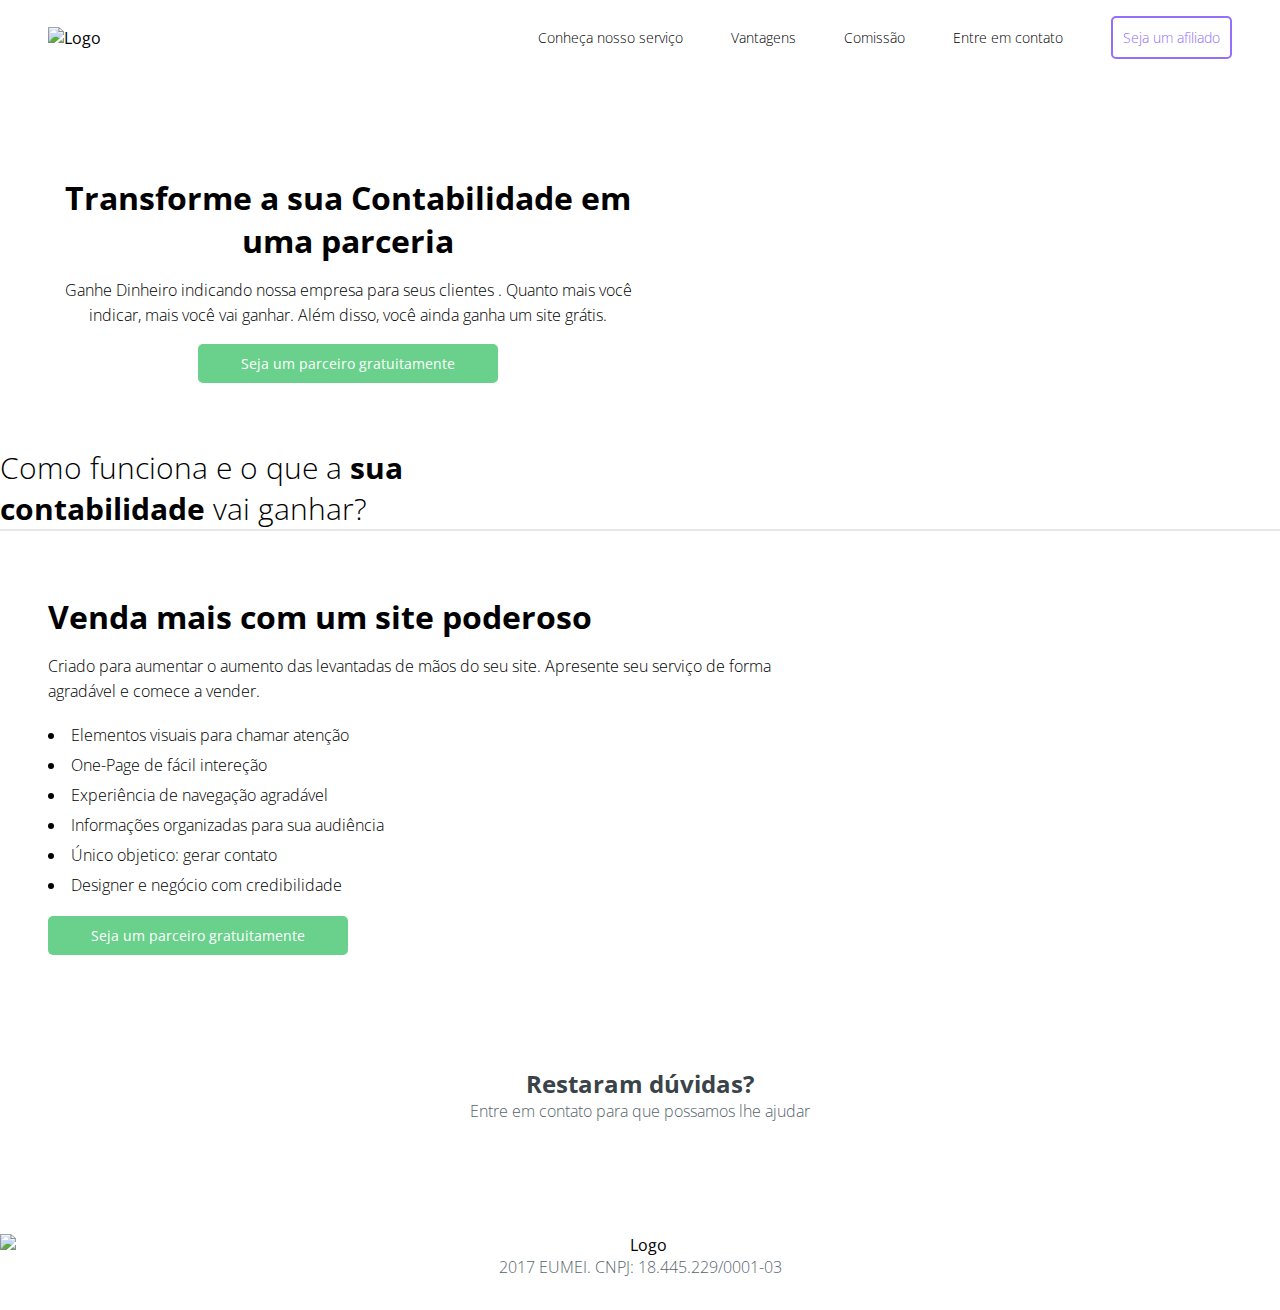
==== afiliado.html @ 5223aa0b "Adiciona introducao afiliado" ====
<!DOCTYPE html>
<html lang="en">
  <head>
    <meta charset="UTF-8" />
    <meta http-equiv="X-UA-Compatible" content="IE=edge" />
    <meta name="viewport" content="width=device-width, initial-scale=1.0" />
    <link rel="preconnect" href="https://fonts.googleapis.com" />
    <link rel="preconnect" href="https://fonts.gstatic.com" crossorigin />
    <link
      href="https://fonts.googleapis.com/css2?family=Open+Sans:wght@300;400;600&display=swap"
      rel="stylesheet"
    />

    <link rel="stylesheet" href="css/home/style.css" />
    <link rel="stylesheet" href="css/afiliado/style.css" />
    <link rel="stylesheet" href="css/global.css" />
    <title>Eumei</title>
  </head>
  <body>
    <header id="header-container">
      <img src="assets/img/eumei-online.png" alt="Logo" />
      <nav id="nav">
        <button id="btn-responsive">
          <span id="hamburger"></span>
        </button>
        <ul id="menu">
          <li><a href="#">Conheça nosso serviço</a></li>
          <li><a href="#">Vantagens</a></li>
          <li><a href="#">Comissão</a></li>
          <li><a href="#">Entre em contato</a></li>
          <li><a href="#" id="btn-nav">Seja um afiliado</a></li>
        </ul>
      </nav>
    </header>

    <section class="partner-container partner-position">
      <div class="partner">
        <div class="partner-description description-position">
          <h1>Transforme a sua <span>Contabilidade</span> em uma parceria</h1>
          <p>
            Ganhe Dinheiro indicando nossa empresa para seus clientes . Quanto
            mais você indicar, mais você vai ganhar. Além disso, você ainda
            ganha um site grátis.
          </p>
          <a href="#" class="btn size-btn">Seja um parceiro gratuitamente</a>
        </div>
        <div class="partner-img">
          <img src="./assets/img/img-banner.png" alt="" />
        </div>
      </div>
    </section>

    <section class="about-accounting-container">
      <h1 class="title">
        Como funciona e o que a <span>sua contabilidade</span> vai ganhar?
      </h1>
    </section>

    <section class="partner-container">
      <div class="partner">
        <div class="partner-description order2">
          <h1>Venda mais com <span>um site poderoso</span></h1>
          <p>
            Criado para aumentar o aumento das levantadas de mãos do seu site.
            Apresente seu serviço de forma agradável e comece a vender.
          </p>
          <ul>
            <li>Elementos visuais para chamar atenção</li>
            <li>One-Page de fácil intereção</li>
            <li>Experiência de navegação agradável</li>
            <li>Informações organizadas para sua audiência</li>
            <li>Único objetico: gerar contato</li>
            <li>Designer e negócio com credibilidade</li>
          </ul>
          <a href="#" class="btn size-btn">Seja um parceiro gratuitamente</a>
        </div>
        <div class="partner-img order1">
          <img src="./assets/img/modelo-img.png" alt="" />
        </div>
      </div>
    </section>

    <footer class="footer-container">
      <div class="contact">
        <div>
          <h2>Restaram dúvidas?</h2>
          <p>Entre em contato para que possamos lhe ajudar</p>
        </div>
        <div>
          <img src="./assets/img/eumei-online.png" alt="Logo" />
          <p>2017 eumei. cnpj: 18.445.229/0001-03</p>
        </div>
      </div>
    </footer>
  </body>
  <script src="js/btn-responsive.js"></script>
</html>
---- css/home/style.css ----
/* Header */

#header-container{
    padding: 1rem calc((100% - 1400px)/2);
    display: flex;
    justify-content: space-between;
    align-items: center;
    
    position: fixed;
    top: 0;
    z-index: 10;
    
    width: 100%;
    background: #fff;
 
}

#header-container img, #header-container nav{
    margin: 0 3rem;
}

#menu{
    display: flex;
    align-items: center;
    gap: 3rem;
}

#menu a{
    display: block;
    font-weight: 300;
    font-size: 0.875em;
}
#menu a:hover{
    color: #A66FF5;
}

#btn-nav{
    border: 2px solid #9270FB;
    color: #9270FB;
    border-radius: 5px;
    padding: 10px; 
}
#btn-nav:hover{
    border: 2px solid #A66FF5;
}
#btn-responsive{
    display: none;
}

/* Header responsivo */

@media(max-width: 768px){
    
    #menu{
        display: block;
        position: absolute;
        position: absolute;
        width: 100%;
        top: 60px;
        right: 0px;
        background: #A66FF5;
        transition: .6s;
        z-index: 10;
        height: 0px;
        visibility: hidden;
        overflow-y: hidden;
    }
    #nav.active #menu{
        height: calc(100vh - 60px);
    
        visibility: visible;
    }
 
    #menu a{
        font-size: 1.10em;
        border: none;
        padding: 1rem 0;
        color: #fff;
        margin: 0 1rem;
        border-bottom: 1px solid #fff; 
    }
    #menu a:hover{
        color: black;
        border-bottom: 2px solid #fff;
    }
    #btn-nav{
        border: none;
        border-radius: 0;
    }
    #btn-responsive{
        display: flex;
        padding: .5rem 1rem;
        font-size: 1rem;
        border:none;
        background: none;
        cursor: pointer;
        
    }
    #hamburger{
        border-top: 2px solid ;
        color: #9270FB;
        width: 20px;
    }
    #hamburger::after, #hamburger::before{
        content: '';
        display: block;
        width: 20px;
        height: 2px;
        background: currentColor;
        margin-top: 5px;
        transition: .3s;
        position: relative;
    }
    #nav.active #hamburger{
        border-top-color: transparent;
    }
    #nav.active #hamburger::before{
        transform: rotate(135deg);
    }
    #nav.active #hamburger::after{
        transform: rotate(-135deg);
        top: -7px;
    }
}

/* Introdução Home */

.introduction-container{
   margin: 7rem 5rem 4rem 5rem;
   display: flex;
   justify-content: center;
   text-align: center;
}

.introduction{
    margin: 0 2rem;
}

.introduction-container div img{

    opacity: 10%;
}
.title{
  
    max-width: 550px;
    font-weight: 300;
    font-size: 1.9em;
}
.title span{   
    font-weight: bold;
}
.introduction p{
    margin: 20px 0;
    max-width: 600px; 
    color: #CED5DB;
}
.btn{
    background: #69D18B;
    display: block;
    border-radius: 5px; 
    padding: 10px;
    color: #fff;
    font-size: 14px;
    text-align: center;
}
.btn-introducao{
    max-width: 300px;
    width: auto;
    margin: 0 auto;
}

@media(max-width: 768px){
    .introduction-container{
        padding-top: 7rem;
    }
    .introduction-container div img{
        display: none;
    }
    .introduction-container{
        margin: 1rem;
        
     }
}

/* Seção video */

.video-container{
    padding: 0 calc((100% - 768px) /2);
    position: relative;
}
.video-container::after{
    background: #9270FB;
    content:'';
    position:absolute;
    top:20%;
    bottom:0;
    left:0;
    right:0;
    z-index: -1;
}
.video{
    position: relative;
    padding-bottom: 56.25%; 
    height: 0;
}
.video iframe{
  position: absolute;
  top: 0;
  left: 0;
  width: 100%;
  height: 100%;
  padding: 1rem 1rem 4rem 1rem;
} 

/* Serviços */

.services-container{
    padding-left: calc((100% - 1400px) /2);
    background: #9270FB;
}
.services-container h2  {
    text-align: center;
    font-weight: 300;
    font-size: 1.5em;
    color: #fff;
}
.services-item {
    padding: calc(3rem - 0.5rem) ;
    display: flex;
    flex-wrap: wrap;
    justify-content: space-between;
}
.services-item  ul{
    flex: 1 1 150px;
}
.services-item  li{
    display: flex;
}
.services-item  li::before{
    content: "";
    margin-right: 1rem;
    display: inline-block;
    width: 16px;
    height: 23px;   
    background: url("../../assets/img/eumei-list-style.png") no-repeat center;
}

.services-item  ul li{
    margin: 1rem 0.5rem;
    font-weight: 300;
    font-size: 0.875em;
    color: #fff;
    white-space: nowrap;
}

.size-btn{
    max-width: 300px;
}

@media(max-width: 1171px){
    .services-item ul {
        border: 1px solid #fff;
        flex: 1;
        margin: 1rem;
    }
}
@media(max-width: 768px){
    .services-item {
        padding: 3rem 0;
        flex-direction: column;
    }
    .services-item ul {
        border: 1px solid #fff;
        width: 250px;
        margin: 1rem auto;
    }
    .services-item ul li{
        padding: 10px;
        white-space: normal;
        font-size: 1.10em;
    }
}

/* Como Funciona */

.how-work-container{
    padding: 4rem calc((100% - 960px) /2);
    
}

.how-work-container h2{
    color: #394349;
    text-align: center;
    margin-bottom: 2rem;
    
}

.how-work {
    display: flex;
    justify-content: space-between;
    margin: 0 3rem;
}
.how-work img{
    max-width: 50px;
    height: 57px;
}

.how-work div{
    flex: 1 1 150px;
    display: flex;
}
.how-work div p{
    color: #57646D;
    font-weight: 300;
    font-size: 0.875em;
    margin-left: 1rem;
}
.how-work div span{
    font-weight: bold;
}

@media(max-width: 768px){
    .how-work{
        flex-direction: column;
        margin: 0;
    }
    .how-work div{
        flex: none;
        max-width: 80%;
        margin: 1rem auto;
    }
    .how-work div p{
        font-size: 1.10em;
    }

}

/* Seção Seja um parceiro de venda com um site poderoso*/

.partner-container{

    border-top: 2px solid #E7E7E7;
    padding: 4rem calc((100% - 1400px) /2);
   
}
.partner{
    margin: 0 3rem;
    display: flex;
    justify-content: space-between;
    align-items: center;
    flex-wrap: wrap;
}
.partner-description {
    flex: 2;
}
.partner-img{
    flex: 1;
}
.title{
    font-weight: 300;

}
.title span{
    font-weight: bold;
}
.partner-description p{
    margin: 1rem 0;
    font-weight: 300;
    line-height: 25px;
}
.partner-description li{
    line-height: 30px;
}
.partner-description ul{
    margin-bottom: 1rem;
}
.partner-description li{
    list-style: disc;
    list-style-position: inside;
    font-weight: 300;
}

@media(max-width: 768px){
    .partner{
        flex-direction: column;
        margin: 0 auto;
    }
    .partner-description {
        width: 70%;
        margin: 4rem auto;
    }
    .order1{
        order: 1;
    }
    .order2{
        order: 2;
    }
    .partner-img{
        width: 70%;
    }

}

/* Seção Seja um parceiro e ganhe dinheiro*/

.position-description{
    margin-left: 3rem;
}
@media(max-width: 768px){
    .position-description{
        margin-left: auto;
    }
}

/* Seção de planos */

.plans-container{
    padding: 4rem calc((100% - 1400px) /2);
    background: #9270FB;
    position: relative
}
.plans-container h1{
    color: #fff;
    text-align: center;
    font-weight: 300;
    font-size: 1.15em;
    margin-bottom: 3rem;
}

.plans{
    margin: 0 calc(3rem - 10px);
    display: flex;
    flex-wrap: wrap;
}

.plans-item{
    flex: 1;
    padding: 0 10px;
}

.plans-card{
    display: flex;
    flex-direction: column;
    background: #fff;
    padding: 20px;
    margin: 1rem 0;
    max-height: 300px;
}
.plans-card h2{
    font-size: 1em;
}
.title-include{
    font-size: 0.875em;
    margin-bottom: 1rem;
    color: #fff;
}

.plans-card span{
    display: block;
    margin: 1rem 0;
    font-size: 1.5em;
    font-weight: bold;
    color: #9270FB;
}

.plans-card p{
    margin-bottom: 3rem;
    font-size: 0.75em;
    font-weight: 300;
    display: block;
    max-height: 40px;
}
.btn-upper{

    text-transform: uppercase;
}

.plans-item li{
    display: flex;
    align-items: center;
    font-size: 0.75em;
    line-height: 25px;
    color: #fff;

 

}
.plans-item li::before{
    content: "";
    margin-right: 1rem;
    width: 16px;
    height: 16px;
    background: url("../../assets/img/check.png") no-repeat center;

}

/* .button{
    display: none;
} */

@media(max-width: 768px){
    .plans{
        flex-direction: column;
    }
    /* }
    .button{
        display: block;
    }
    .list-items {  
        
        position: absolute;
    
        width: 100%;
        height: 300px;
  
    } 
    
    .dropdown .list-items li{  
        display: none;
    }  
    .dropdown.active .list-items li{  
        display: flex;

    }  
    .dropdown.active{  
        height: 280px;
    }  */
}  

/* Footer Garantia de satisfação */

.footer-container{
    padding: 0 calc((100% - 1400px)/2);
}
.warranty{
    position: relative;
    margin-left: 2rem;
    margin-right: 2rem;
    top: -30px;
    display: flex;
    align-items: center;
  
    max-height: 60px;
    background: #6E55C3;
    border-radius: 5px;
}
.warranty div{
    margin-left: 1rem;
    max-width:200px;
    max-height:150px;
    width: auto;
    height: auto;
}
.warranty p{
    
    margin-left: 4rem;
    color: #fff;
    font-weight: 300;
    font-size: 0.875em;
}

/* Footer */

.contact{
    text-align: center;
}
.contact img{
    margin: 0 auto;
}
.contact div:first-child{
    margin: 3rem 0 7rem 0;
}
.contact h2{
    font-size: 1.5em;
    color: #394349;
}
.contact div p{
    color: #57646D;
    font-weight: 300;
    
}
.contact div:last-child p{
    text-transform: uppercase;
}
.contact div:last-child{
    margin-bottom: 2rem;
}

@media(max-width: 768px){
    .warranty{
        max-height: 80px;
        
    }
    .warranty p{
        padding: 30px 20px;
        margin-left: 0;
      }
    .warranty div{
      display: none;
    }
}
---- css/afiliado/style.css ----
/* Introdução */
.partner-position{
    margin-top: 7rem;
    border: none;
}
.description-position{
    text-align: center;
    margin-right: 2rem;
    max-width: 600px;
}
.description-position a{
    margin: 0 auto;
}

@media(max-width: 768px){
    .partner-position{
        padding: 0;
    }
    .description-position{
        margin: 0 0 2rem 0;
    }
}

/* Sobre contabilidade */
---- css/global.css ----
*{
    padding: 0;
    margin: 0;
    box-sizing: border-box;
}
body{
    font-family: 'Open Sans', Arial, Helvetica, sans-serif;
}

img{
    display: block;
    max-width: 100%;
    
}

@media (max-width: 1080px){
    html {
      font-size: 93.75%;
    }
}
  
@media (max-width: 720px){
    html {
        font-size: 87.5%;
    }
}

a{
    text-decoration: none;
    color: black;
 
}
ul{
    list-style: none;
}
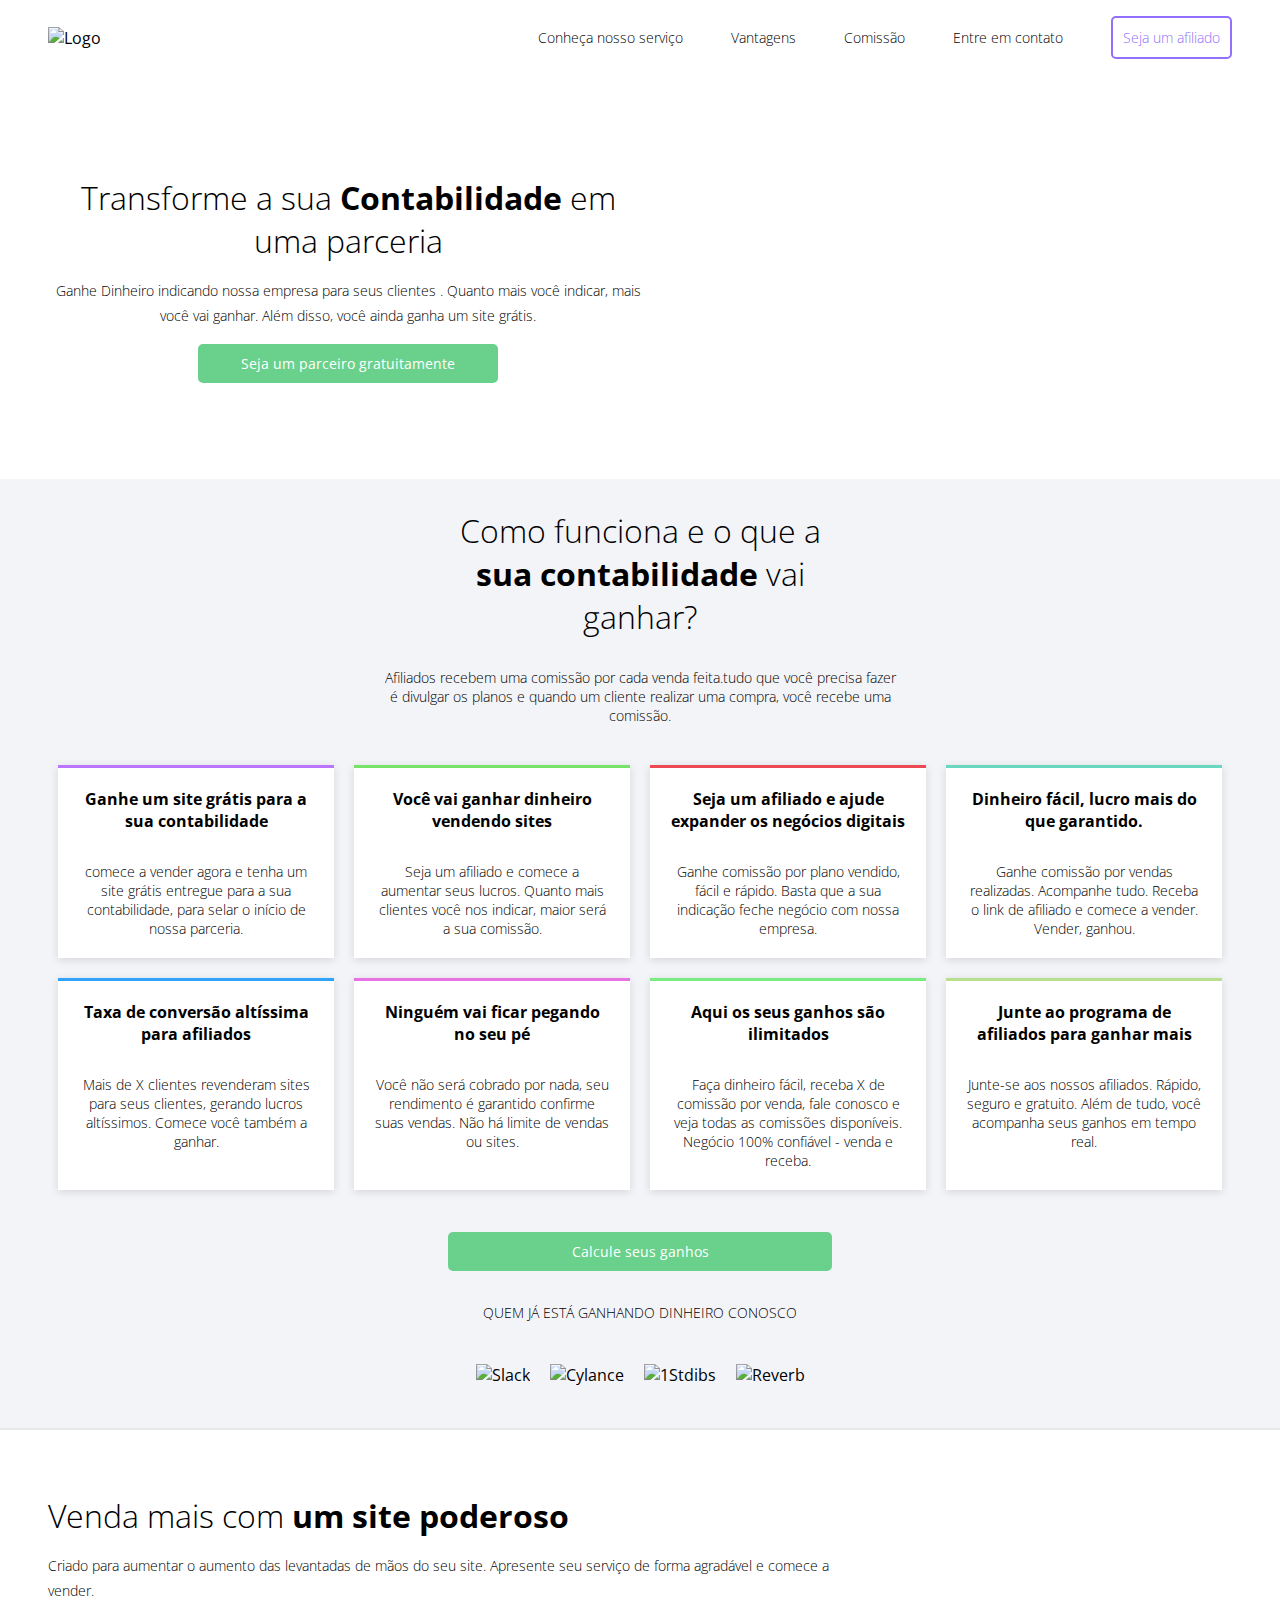
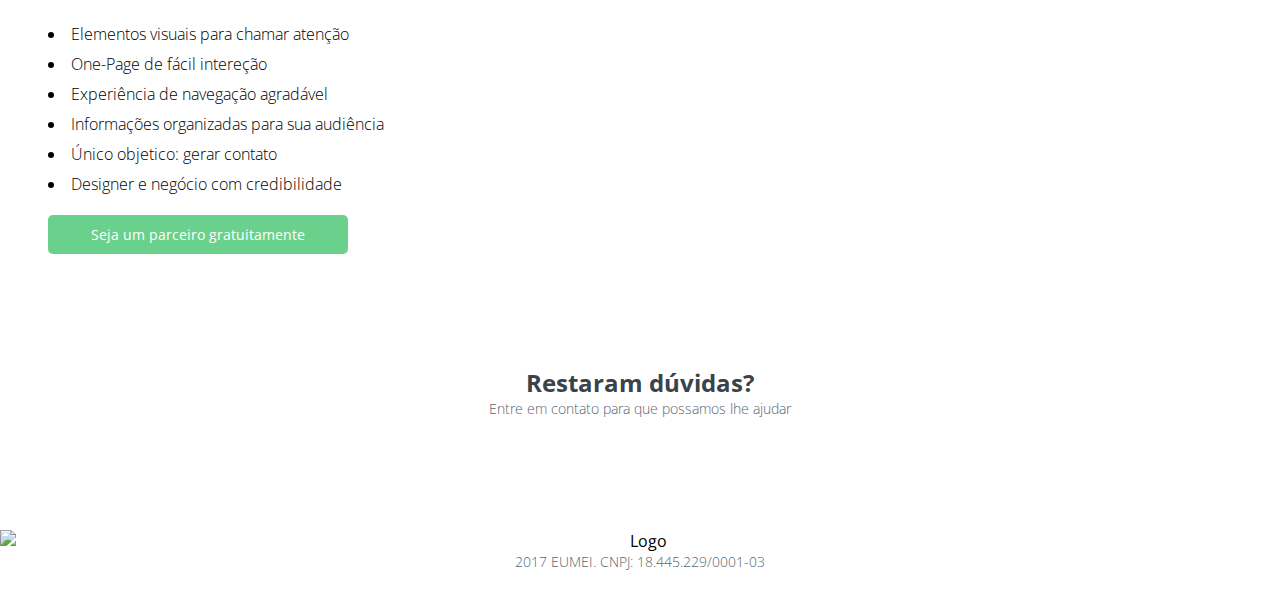
==== commit 567881a4: "Adiciona secao de contabilidade" ====
--- a/afiliado.html
+++ b/afiliado.html
@@ -50,10 +50,97 @@
       </div>
     </section>
 
-    <section class="about-accounting-container">
-      <h1 class="title">
+    <section class="accounting">
+      <h1>
         Como funciona e o que a <span>sua contabilidade</span> vai ganhar?
       </h1>
+      <p>
+        Afiliados recebem uma comissão por cada venda feita.tudo que você
+        precisa fazer é divulgar os planos e quando um cliente realizar uma
+        compra, você recebe uma comissão.
+      </p>
+      <div class="cards-accounting">
+        <div class="cards">
+          <div class="card-item color1">
+            <h2>Ganhe um site grátis para a sua contabilidade</h2>
+            <p>
+              comece a vender agora e tenha um site grátis entregue para a sua
+              contabilidade, para selar o início de nossa parceria.
+            </p>
+          </div>
+          <div class="card-item color2">
+            <h2>Você vai ganhar dinheiro vendendo sites</h2>
+            <p>
+              Seja um afiliado e comece a aumentar seus lucros. Quanto mais
+              clientes você nos indicar, maior será a sua comissão.
+            </p>
+          </div>
+          <div class="card-item color3">
+            <h2>Seja um afiliado e ajude expander os negócios digitais</h2>
+            <p>
+              Ganhe comissão por plano vendido, fácil e rápido. Basta que a sua
+              indicação feche negócio com nossa empresa.
+            </p>
+          </div>
+          <div class="card-item color4">
+            <h2>Dinheiro fácil, lucro mais do que garantido.</h2>
+            <p>
+              Ganhe comissão por vendas realizadas. Acompanhe tudo. Receba o
+              link de afiliado e comece a vender. Vender, ganhou.
+            </p>
+          </div>
+        </div>
+        <div class="cards">
+          <div class="card-item color5">
+            <h2>Taxa de conversão altíssima para afiliados</h2>
+            <p>
+              Mais de X clientes revenderam sites para seus clientes, gerando
+              lucros altíssimos. Comece você também a ganhar.
+            </p>
+          </div>
+          <div class="card-item color6">
+            <h2>Ninguém vai ficar pegando no seu pé</h2>
+            <p>
+              Você não será cobrado por nada, seu rendimento é garantido
+              confirme suas vendas. Não há limite de vendas ou sites.
+            </p>
+          </div>
+          <div class="card-item color7">
+            <h2>Aqui os seus ganhos são ilimitados</h2>
+            <p>
+              Faça dinheiro fácil, receba X de comissão por venda, fale conosco
+              e veja todas as comissões disponíveis. Negócio 100% confiável -
+              venda e receba.
+            </p>
+          </div>
+          <div class="card-item color8">
+            <h2>Junte ao programa de afiliados para ganhar mais</h2>
+            <p>
+              Junte-se aos nossos afiliados. Rápido, seguro e gratuito. Além de
+              tudo, você acompanha seus ganhos em tempo real.
+            </p>
+          </div>
+        </div>
+      </div>
+
+      <a href="#" class="btn">Calcule seus ganhos</a>
+      <div class="partners">
+        <p>Quem já está ganhando dinheiro conosco</p>
+        <div>
+          <div>
+            <img src="./assets/img/slack-logo.png" alt="Slack" />
+          </div>
+          <div>
+            <img src="./assets/img/cylance-logo.png" alt="Cylance" />
+          </div>
+          <div>
+            <img src="./assets/img/1stdibs-logo.png" alt="1Stdibs" />
+          </div>
+          <div>
+            <img src="./assets/img/reverb-logo.png" alt="Reverb" />
+          </div>
+        </div>
+      </div>
     </section>
 
     <section class="partner-container">
--- a/css/afiliado/style.css
+++ b/css/afiliado/style.css
@@ -2,6 +2,7 @@
 /* Introdução */
 .partner-position{
     margin-top: 7rem;
+    margin-bottom: 2rem;
     border: none;
 }
 .description-position{
@@ -24,3 +25,118 @@
 
 /* Sobre contabilidade */
 
+.accounting{
+    background: #F3F4F8;
+    
+}
+.accounting h1{
+    text-align: center;
+    margin-top: 1rem;
+    margin: 0 auto;
+    padding: 30px 0;
+    max-width: 30%;
+
+}
+.accounting > p{
+    text-align: center;
+    margin: 0 auto;
+    padding-bottom: 30px;
+    max-width: 40%;
+}
+.cards-accounting{
+    margin: 0 3rem;
+    padding: 0 calc((100% - 1400px) /2);
+}
+.cards{
+    display: flex;
+    flex-wrap: wrap;
+}
+.card-item{
+    flex: 1 1 200px;
+    margin: 10px; 
+    padding: 20px;
+    background: #fff;
+    box-shadow: rgba(99, 99, 99, 0.2) 0px 2px 8px 0px;
+}
+.card-item h2{
+    font-size: 1em;
+    text-align: center;
+}
+.card-item p{
+    font-size: 0.875em;
+    padding-top: 30px;
+    text-align: center;
+}
+.color1{
+    border-top: 3px solid #B975FE;
+}
+.color2{
+    border-top: 3px solid #76E368;
+}
+.color3{
+    border-top: 3px solid #eb4954;
+}
+.color4{
+    border-top: 3px solid #67D8BF;
+}
+.color5{
+    border-top: 3px solid #30A3FB;
+}
+.color6{
+    border-top: 3px solid #E872E4;
+}
+.color7{
+    border-top: 3px solid #79EB81;
+}
+.color8{
+    border-top: 3px solid #B8DF8E;
+}
+
+.accounting a{
+    max-width: 30%;
+    margin: 2rem auto;
+}
+
+.partners p{
+    text-align: center;
+    text-transform: uppercase;
+}
+
+.partners div{
+    padding: 1rem 0;
+    display: flex;
+    align-items: center;
+    justify-content: center;
+}
+.partners img{
+    padding: 10px;
+}
+
+@media(max-width: 1024px){
+    .accounting h1{
+        max-width: 100%;
+    }
+    .accounting > p{
+        max-width: 100%;
+        margin: 0 3rem;
+    }
+    .partners img{
+        padding: 10px;
+    }
+    
+}
+@media(max-width: 600px){
+    .accounting a{
+        max-width: 100%;
+        margin-left: 4rem;
+        margin-right: 4rem;
+    }
+    .accounting h1{
+        margin: 0 3rem;
+    }
+}
+@media(max-width: 400px){
+    .partners div{
+        flex-direction: column;
+    }
+}--- a/css/global.css
+++ b/css/global.css
@@ -12,7 +12,16 @@
     max-width: 100%;
     
 }
-
+p{
+    font-weight: 300;
+    font-size: 0.875rem;
+}
+h1{
+    font-weight: 300;
+}
+h1 span{
+    font-weight: bold;
+}
 @media (max-width: 1080px){
     html {
       font-size: 93.75%;
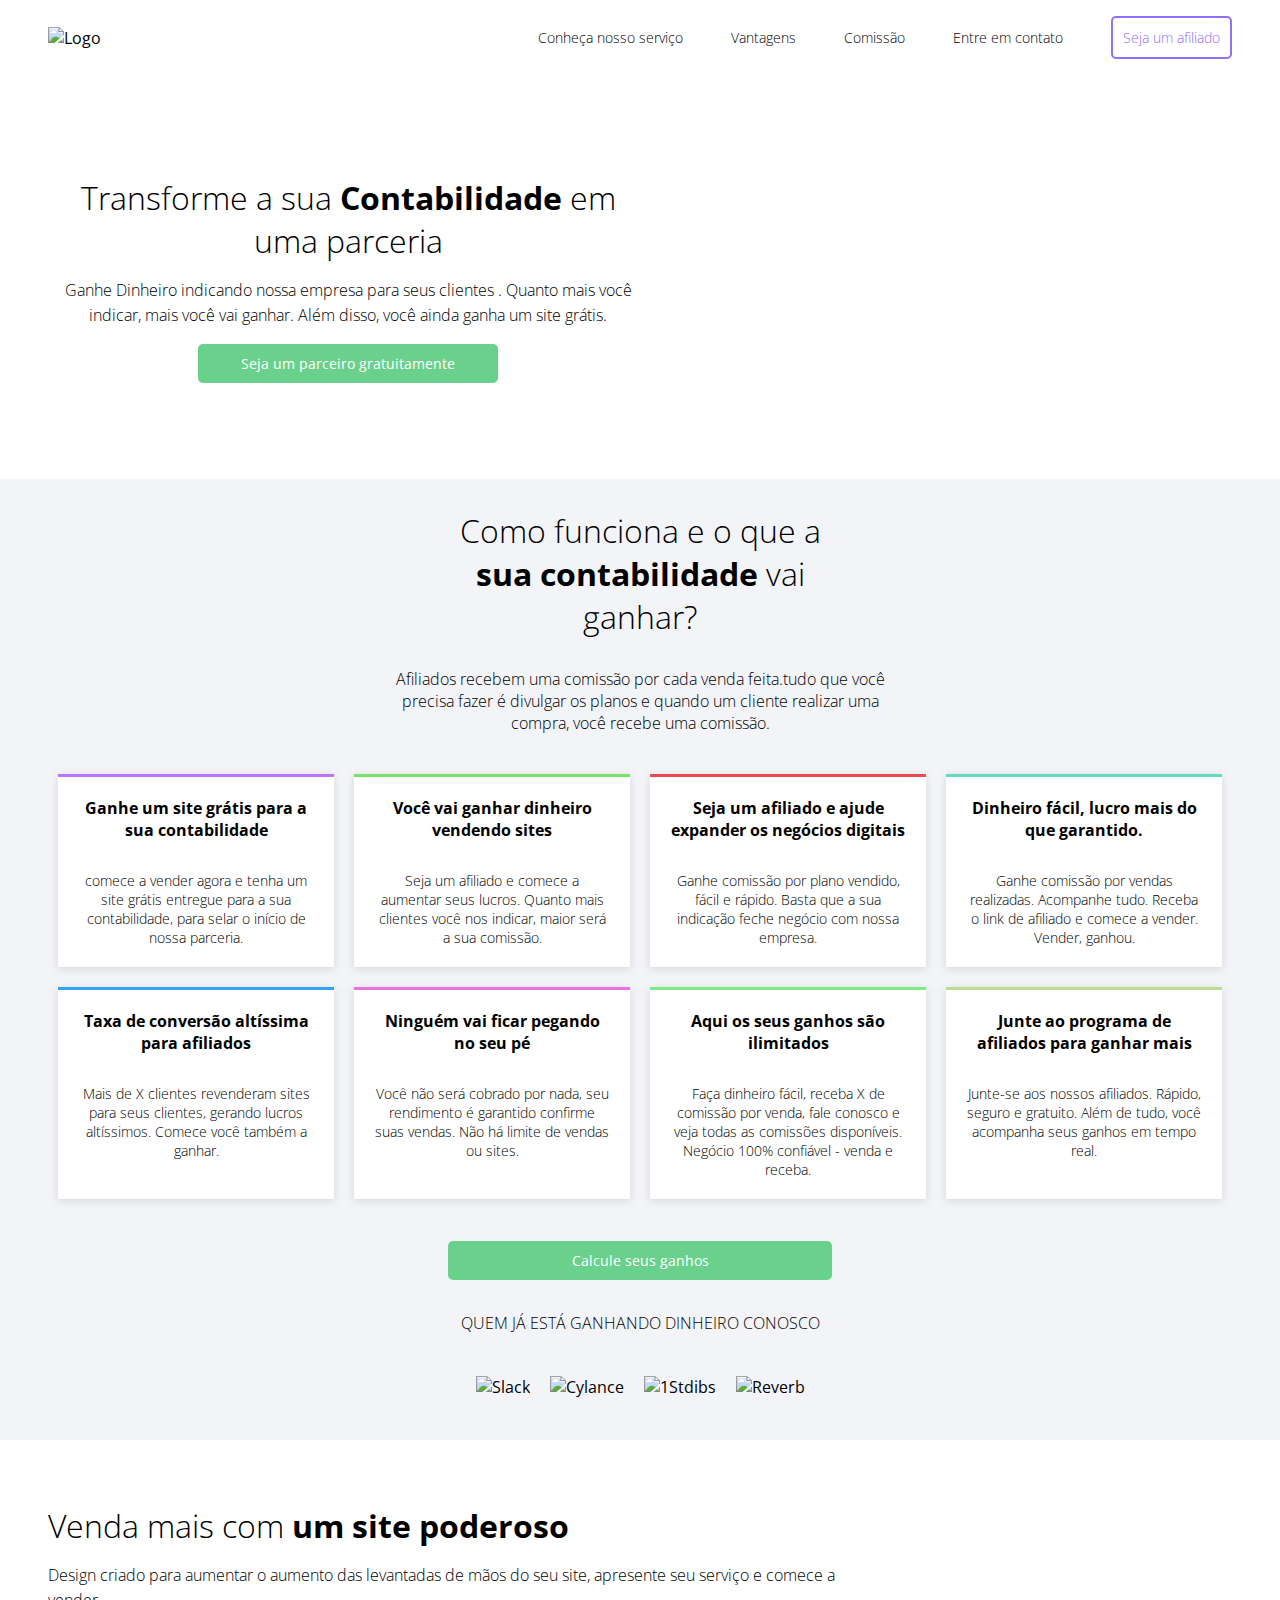
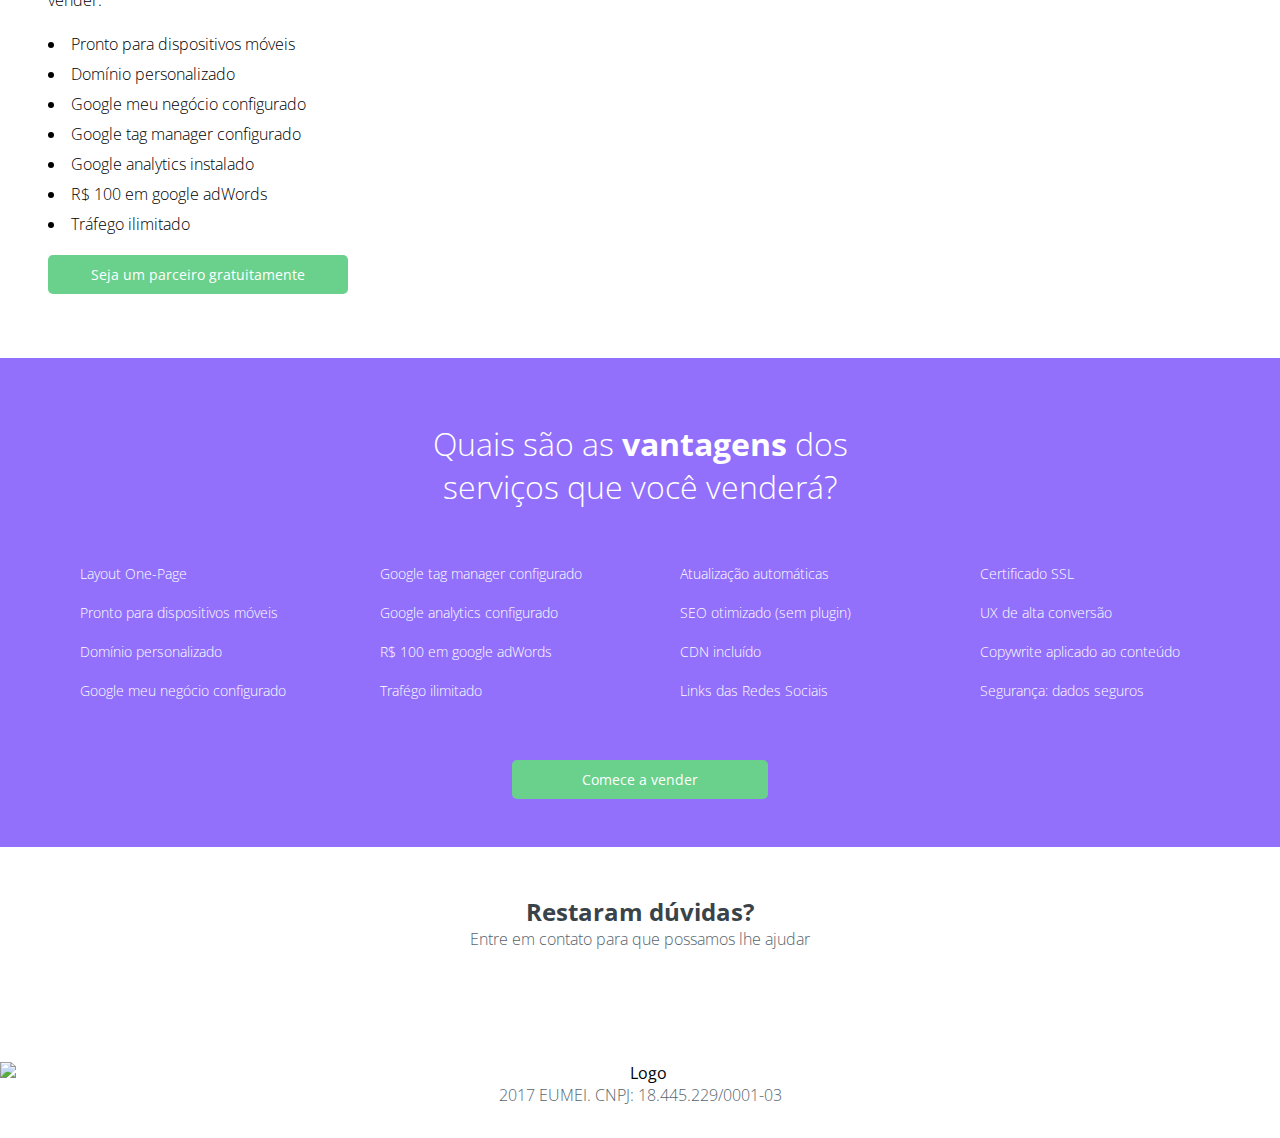
==== commit 4e5a3fa6: "Adiciona secao de vendas e servicos" ====
--- a/afiliado.html
+++ b/afiliado.html
@@ -143,21 +143,22 @@
       </div>
     </section>
 
-    <section class="partner-container">
+    <section class="partner-container border-partner">
       <div class="partner">
         <div class="partner-description order2">
           <h1>Venda mais com <span>um site poderoso</span></h1>
           <p>
-            Criado para aumentar o aumento das levantadas de mãos do seu site.
-            Apresente seu serviço de forma agradável e comece a vender.
+            Design criado para aumentar o aumento das levantadas de mãos do seu
+            site, apresente seu serviço e comece a vender.
           </p>
           <ul>
-            <li>Elementos visuais para chamar atenção</li>
-            <li>One-Page de fácil intereção</li>
-            <li>Experiência de navegação agradável</li>
-            <li>Informações organizadas para sua audiência</li>
-            <li>Único objetico: gerar contato</li>
-            <li>Designer e negócio com credibilidade</li>
+            <li>Pronto para dispositivos móveis</li>
+            <li>Domínio personalizado</li>
+            <li>Google meu negócio configurado</li>
+            <li>Google tag manager configurado</li>
+            <li>Google analytics instalado</li>
+            <li>R$ 100 em google adWords</li>
+            <li>Tráfego ilimitado</li>
           </ul>
           <a href="#" class="btn size-btn">Seja um parceiro gratuitamente</a>
         </div>
@@ -166,6 +167,44 @@
         </div>
       </div>
     </section>
+
+    <section class="services-container position-services">
+      <h1>
+        Quais são as <span>vantagens</span> dos serviços que você venderá?
+      </h1>
+
+      <div class="services-item">
+        <ul>
+          <li>Layout One-Page</li>
+          <li>Pronto para dispositivos móveis</li>
+          <li>Domínio personalizado</li>
+          <li>Google meu negócio configurado</li>
+        </ul>
+        <ul>
+          <li>Google tag manager configurado</li>
+          <li>Google analytics configurado</li>
+          <li>R$ 100 em google adWords</li>
+          <li>Trafégo ilimitado</li>
+        </ul>
+        <ul>
+          <li>Atualização automáticas</li>
+          <li>SEO otimizado (sem plugin)</li>
+          <li>CDN incluído</li>
+          <li>Links das Redes Sociais</li>
+        </ul>
+        <ul>
+          <li>Certificado SSL</li>
+          <li>UX de alta conversão</li>
+          <li>Copywrite aplicado ao conteúdo</li>
+          <li>Segurança: dados seguros</li>
+        </ul>
+      </div>
+      <div class="btn-services">
+        <a href="#" class="btn">Comece a vender</a>
+      </div>
+    </section>
+
+    <section></section>
 
     <footer class="footer-container">
       <div class="contact">
--- a/css/afiliado/style.css
+++ b/css/afiliado/style.css
@@ -139,4 +139,38 @@
     .partners div{
         flex-direction: column;
     }
+}
+
+/* Venda mais com um site poderoso */
+
+.border-partner{
+    border: none;
+}
+
+/* Vantagens do serviço */
+
+.position-services h1{
+    text-align: center;
+    margin: 0 auto;
+    padding-top: 4rem;
+    color: #fff;
+    max-width: 40%;
+    
+}
+.btn-services{
+    max-width: 20%;
+    margin: 0 auto;
+    padding-bottom: 3rem;
+}
+
+@media(max-width: 768px){
+    .position-services h1{
+        margin: 0 3rem;
+        max-width: 100%;
+    }
+    .btn-services{
+        margin: 0 auto;
+        max-width: 60%;
+    }
+    
 }--- a/css/global.css
+++ b/css/global.css
@@ -14,7 +14,6 @@
 }
 p{
     font-weight: 300;
-    font-size: 0.875rem;
 }
 h1{
     font-weight: 300;
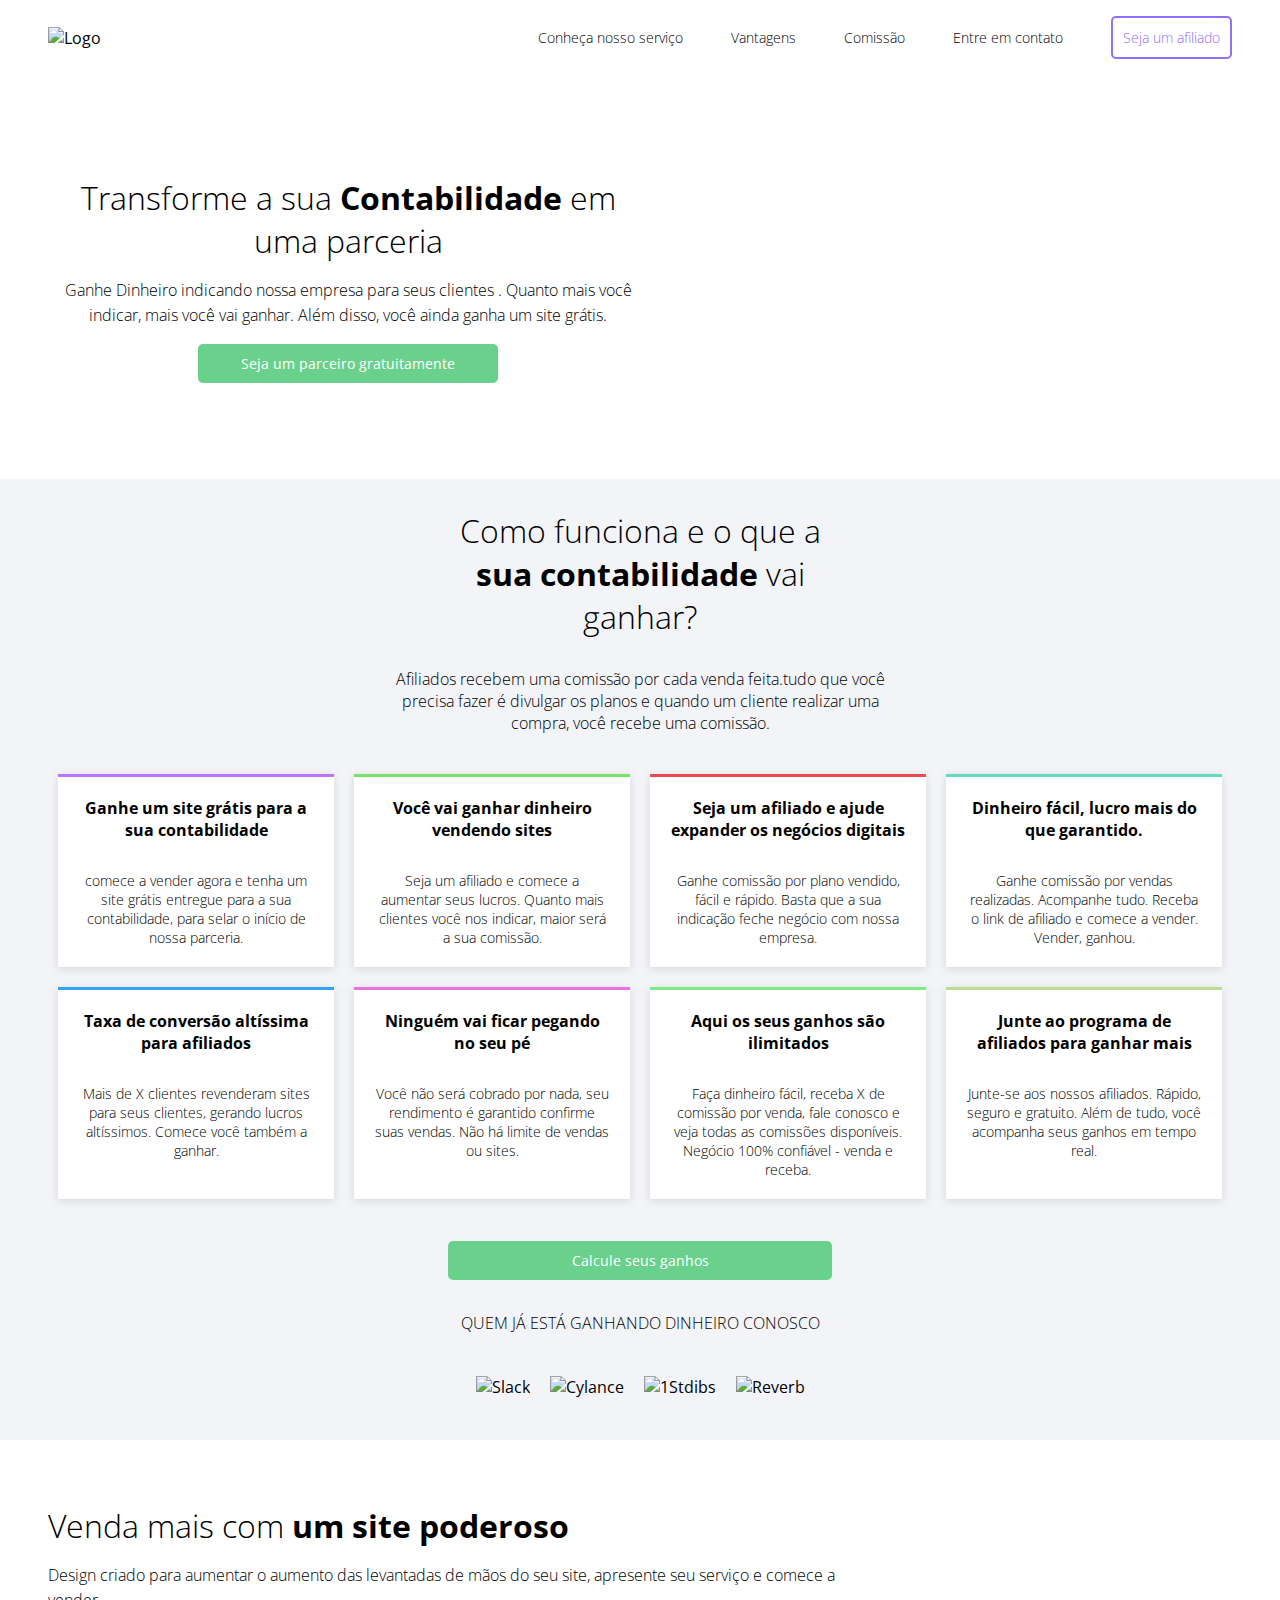
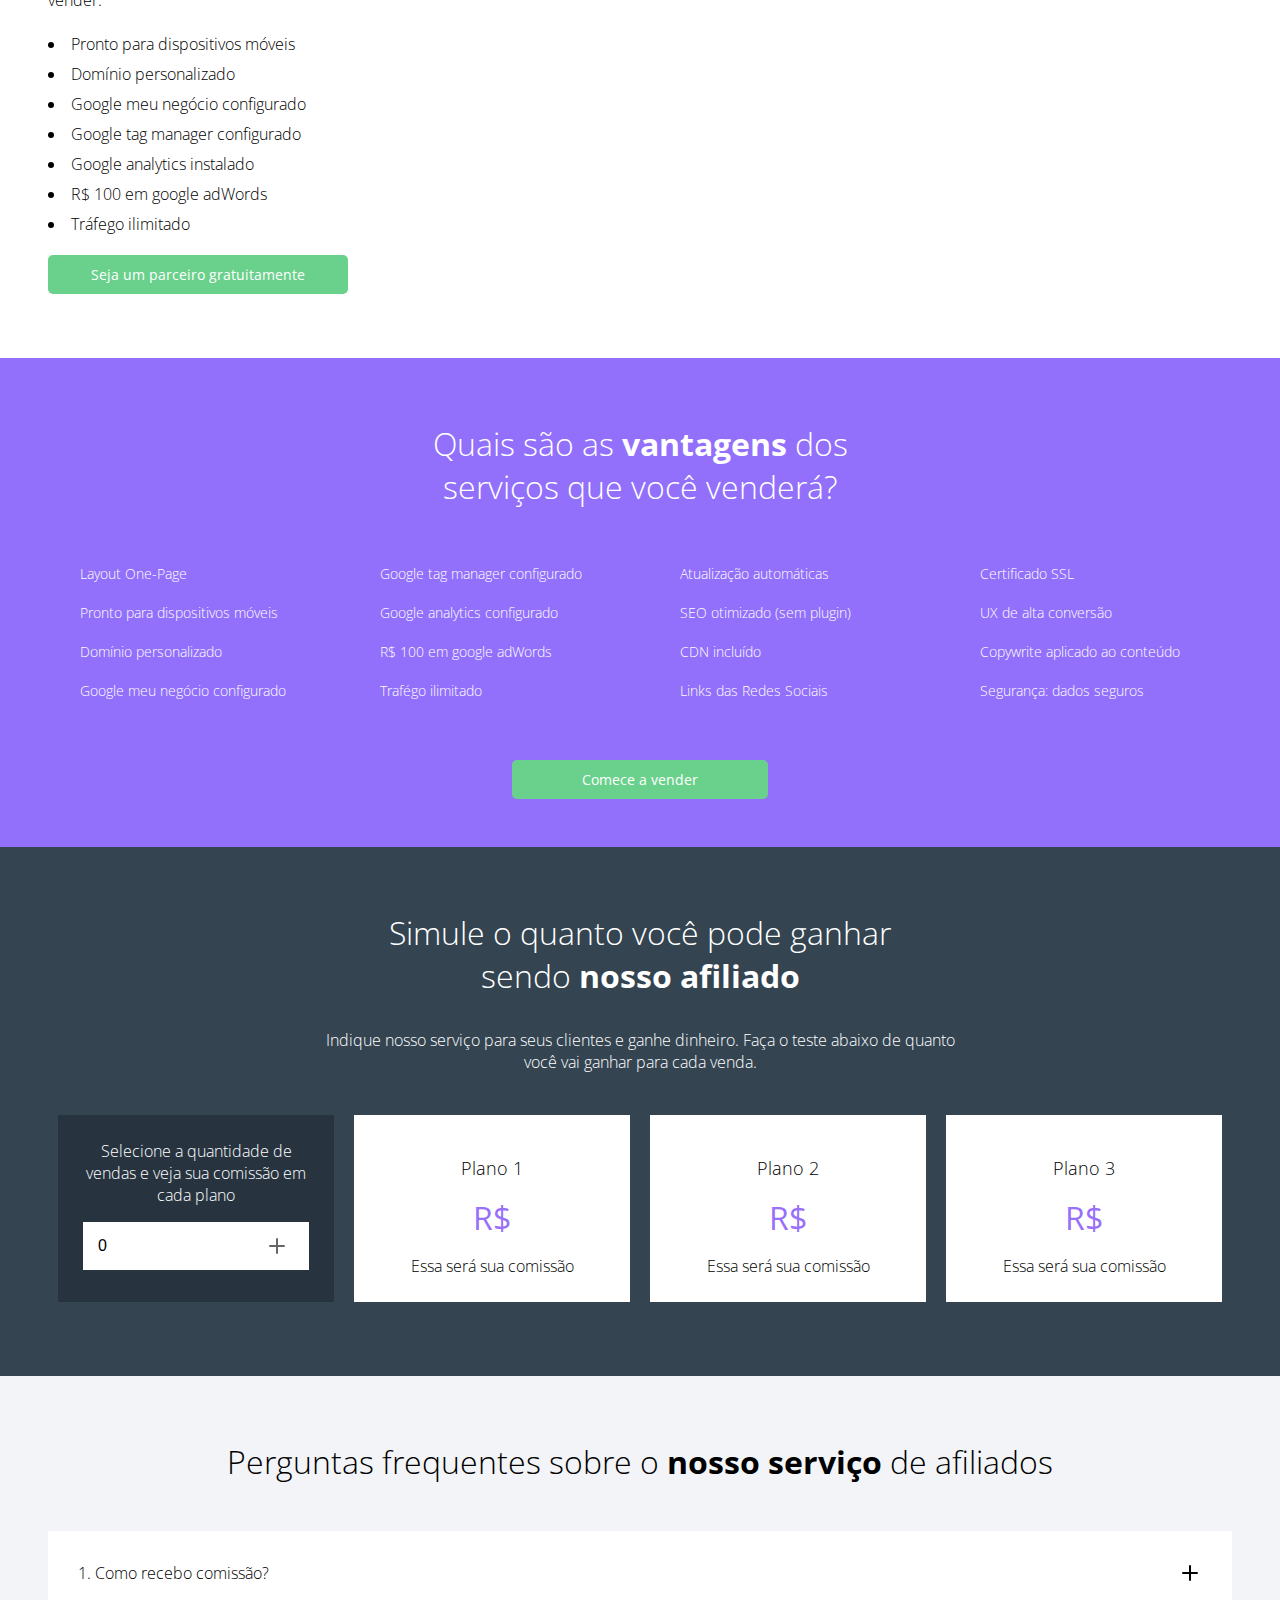
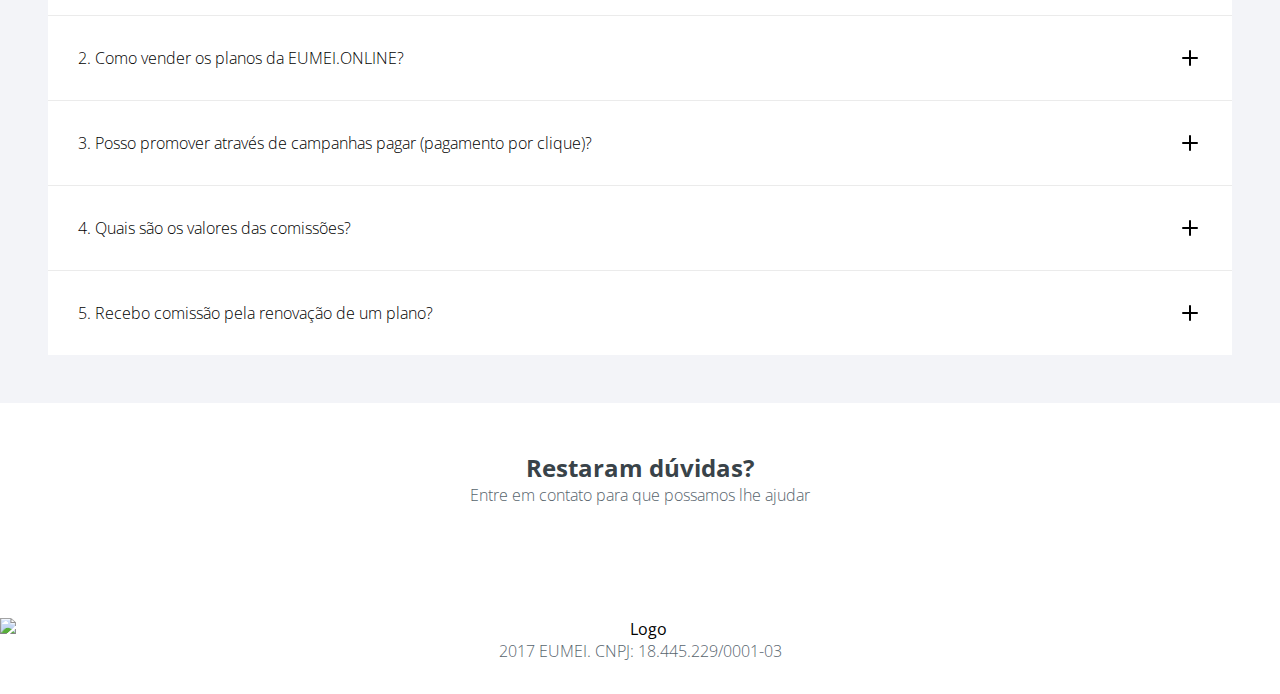
==== commit b3b299e0: "Adiciona secao de simulacao e perguntas" ====
--- a/afiliado.html
+++ b/afiliado.html
@@ -204,8 +204,127 @@
       </div>
     </section>
 
-    <section></section>
-
+    <section class="simulate-container">
+      <h1>
+        Simule o quanto você pode ganhar sendo <span>nosso afiliado</span>
+      </h1>
+      <div class="flecha">
+        <p>
+          Indique nosso serviço para seus clientes e ganhe dinheiro. Faça o
+          teste abaixo de quanto você vai ganhar para cada venda.
+        </p>
+        <div>
+          <img src="./assets/img/flecha.png" alt="" />
+        </div>
+      </div>
+      <div class="cards-sale">
+        <div class="card-sale">
+          <p>
+            Selecione a quantidade de vendas e veja sua comissão em cada plano
+          </p>
+          <div class="input-comission">
+            <input type="number" id="sales" value="0" min="0" />
+            <button onclick="increments()">
+              <img src="./assets/img/plus.svg" alt="Adiciona" />
+            </button>
+          </div>
+        </div>
+
+        <div class="card-sale">
+          <h2>Plano 1</h2>
+          <span>R$</span><span id="plan1"></span>
+          <p class="your-commission">Essa será sua comissão</p>
+        </div>
+        <div class="card-sale">
+          <h2>Plano 2</h2>
+          <span>R$</span><span id="plan2"></span>
+          <p class="your-commission">Essa será sua comissão</p>
+        </div>
+        <div class="card-sale">
+          <h2>Plano 3</h2>
+          <span>R$</span><span id="plan3"></span>
+          <p class="your-commission">Essa será sua comissão</p>
+        </div>
+      </div>
+    </section>
+
+    <section class="questions-container">
+      <h1>
+        Perguntas frequentes sobre o <span>nosso serviço</span> de afiliados
+      </h1>
+      <div>
+        <ul class="card-questions">
+          <li class="question">
+            <div>
+              <p>1. Como recebo comissão?</p>
+              <img src="./assets/img/plus.svg" alt="Mostra" />
+            </div>
+            <p>
+              Lorem ipsum dolor sit amet consectetur adipisicing elit.
+              Blanditiis deserunt est ullam ipsum hic laborum. Amet a quos
+              ducimus laudantium eaque placeat explicabo optio exercitationem
+              vero aperiam assumenda, ab consequuntur?
+            </p>
+          </li>
+          <li class="question">
+            <div>
+              <p>2. Como vender os planos da EUMEI.ONLINE?</p>
+              <img src="./assets/img/plus.svg" alt="Mostra" />
+            </div>
+            <p>
+              Lorem ipsum dolor sit amet consectetur adipisicing elit.
+              Blanditiis deserunt est ullam ipsum hic laborum. Amet a quos
+              ducimus laudantium eaque
+            </p>
+          </li>
+          <li class="question">
+            <div>
+              <p>
+                3. Posso promover através de campanhas pagar (pagamento por
+                clique)?
+              </p>
+              <img src="./assets/img/plus.svg" alt="Mostra" />
+            </div>
+            <p>
+              Lorem ipsum dolor sit amet consectetur adipisicing elit.
+              Blanditiis deserunt est ullam ipsum hic laborum. Amet a quos
+              ducimus laudantium eaque Lorem ipsum dolor sit amet consectetur
+              adipisicing elit. Nam cum enim ipsum quas rerum, culpa expedita
+              aperiam? Dicta, eum unde dolorum doloremque ratione distinctio
+              omnis expedita quisquam, itaque culpa corporis.lo Lorem ipsum
+              dolor sit amet consectetur adipisicing elit. Consectetur ea cumque
+              aspernatur pariatur. Perspiciatis odio voluptas tenetur assumenda
+              impedit? Vel natus non aliquid maiores nisi quasi quibusdam
+              molestias harum maxime!
+            </p>
+          </li>
+          <li class="question">
+            <div>
+              <p>4. Quais são os valores das comissões?</p>
+              <img src="./assets/img/plus.svg" alt="Mostra" />
+            </div>
+            <p>
+              Lorem ipsum dolor sit amet consectetur adipisicing elit.
+              Blanditiis deserunt est ullam ipsum hic laborum. Amet a quos
+              ducimus laudantium eaque Lorem ipsum dolor sit amet consectetur
+              adipisicing
+            </p>
+          </li>
+          <li class="question">
+            <div>
+              <p>5. Recebo comissão pela renovação de um plano?</p>
+              <img src="./assets/img/plus.svg" alt="Mostra" />
+            </div>
+            <p>
+              Lorem ipsum dolor sit amet consectetur adipisicing elit.
+              Blanditiis deserunt est ullam ipsum hic laborum. Amet a quos
+              ducimus laudantium eaque Lorem ipsum dolor sit amet consectetur
+              adipisicing
+            </p>
+          </li>
+        </ul>
+      </div>
+    </section>
     <footer class="footer-container">
       <div class="contact">
         <div>
@@ -219,5 +338,5 @@
       </div>
     </footer>
   </body>
-  <script src="js/btn-responsive.js"></script>
+  <script src="js/javascript.js"></script>
 </html>
--- a/css/afiliado/style.css
+++ b/css/afiliado/style.css
@@ -173,4 +173,174 @@
         max-width: 60%;
     }
     
-}+}
+
+/* Simulação  */
+.simulate-container{
+    padding: 4rem calc((100% - 1400px)/2);
+    background: #344451;
+}
+.simulate-container h1{
+    text-align: center;
+    color: #fff;
+    margin: 0 auto;
+    max-width: 40%;
+}
+.flecha {
+    display: flex;
+    justify-content: center;
+    position: relative;
+}
+.flecha p{
+    margin: 2rem auto;
+    max-width: 50%;
+    text-align: center;
+    color: #fff;
+}
+.flecha div{
+    position: absolute;
+    top: 0;
+    left: 17%;
+}
+
+
+.cards-sale{
+    display: flex;
+    justify-content: center;
+    flex-wrap: wrap;
+    margin: 0 3rem;
+    text-align: center;
+}
+
+.card-sale{
+    flex: 1 1 150px;
+ 
+    margin: 10px;
+    padding: 25px;
+}
+.cards-sale div{
+ 
+    background: #fff;
+}
+
+.cards-sale div:first-child{
+    background: #273440;
+    color: #fff;
+}
+
+.input-comission button{
+    position:absolute;
+    top:12px; right:20px;
+    z-index:10;
+    border:none;
+    background:transparent;
+    outline:none;
+    cursor: pointer;
+  }
+.input-comission{
+    position: relative;
+    max-width: 100%;
+    margin-top: 1rem;
+}
+.input-comission p {
+    font-weight: bold;
+ 
+}
+.input-comission input {
+    font-size: 1em;
+    width: 100%;
+    padding: 15px;
+    border: none;
+ 
+}
+
+.input-comission img{
+    opacity: 60%;
+}
+
+
+input::-webkit-outer-spin-button,
+input::-webkit-inner-spin-button {
+    -webkit-appearance: none;
+    margin: 0; 
+}
+
+input[type=number] {
+    -moz-appearance:textfield;
+}
+
+.card-sale h2{
+    font-weight: 300;
+    font-size: 1.10em;
+    margin: 1rem 0;
+}
+
+.card-sale span{
+    color: #9970F9;
+    font-size: 2em;
+   
+}
+.your-commission{
+    margin-top: 1rem;
+}
+
+@media(max-width: 768px){
+    .flecha img{
+        display: none;
+    }
+}
+
+
+/* Perguntas frequentes */
+
+.questions-container{
+    padding: 0 calc((100% - 1400px)/2);
+    padding-top: 4rem;
+    background: #F3F4F8;
+}
+.questions-container h1{
+    text-align: center;
+}
+.questions-container > div{
+    padding: 3rem  ;
+}
+.card-questions{
+    background: #fff;
+}
+.card-questions li{
+    border-bottom: 1px solid #EBEBEB;
+    padding: 30px;
+    cursor: pointer;
+    
+}
+.question div{
+    display: flex;
+    align-items: center;
+    justify-content: space-between;
+}
+.card-questions li:last-child{
+    border-bottom: none;
+}
+
+.question > p{
+    display: none;
+}
+.question.active > p{
+    display: block;
+    color: #5D5D5D;
+    padding-top: 20px;
+    max-width: 90%;
+    line-height: 25px;
+    
+}
+@media (max-width: 768px){
+    .question.active > p{
+        max-width: 100%;
+    }
+}
+@media (max-width: 600px){
+    .question img{
+        display: none;
+    }
+}
+
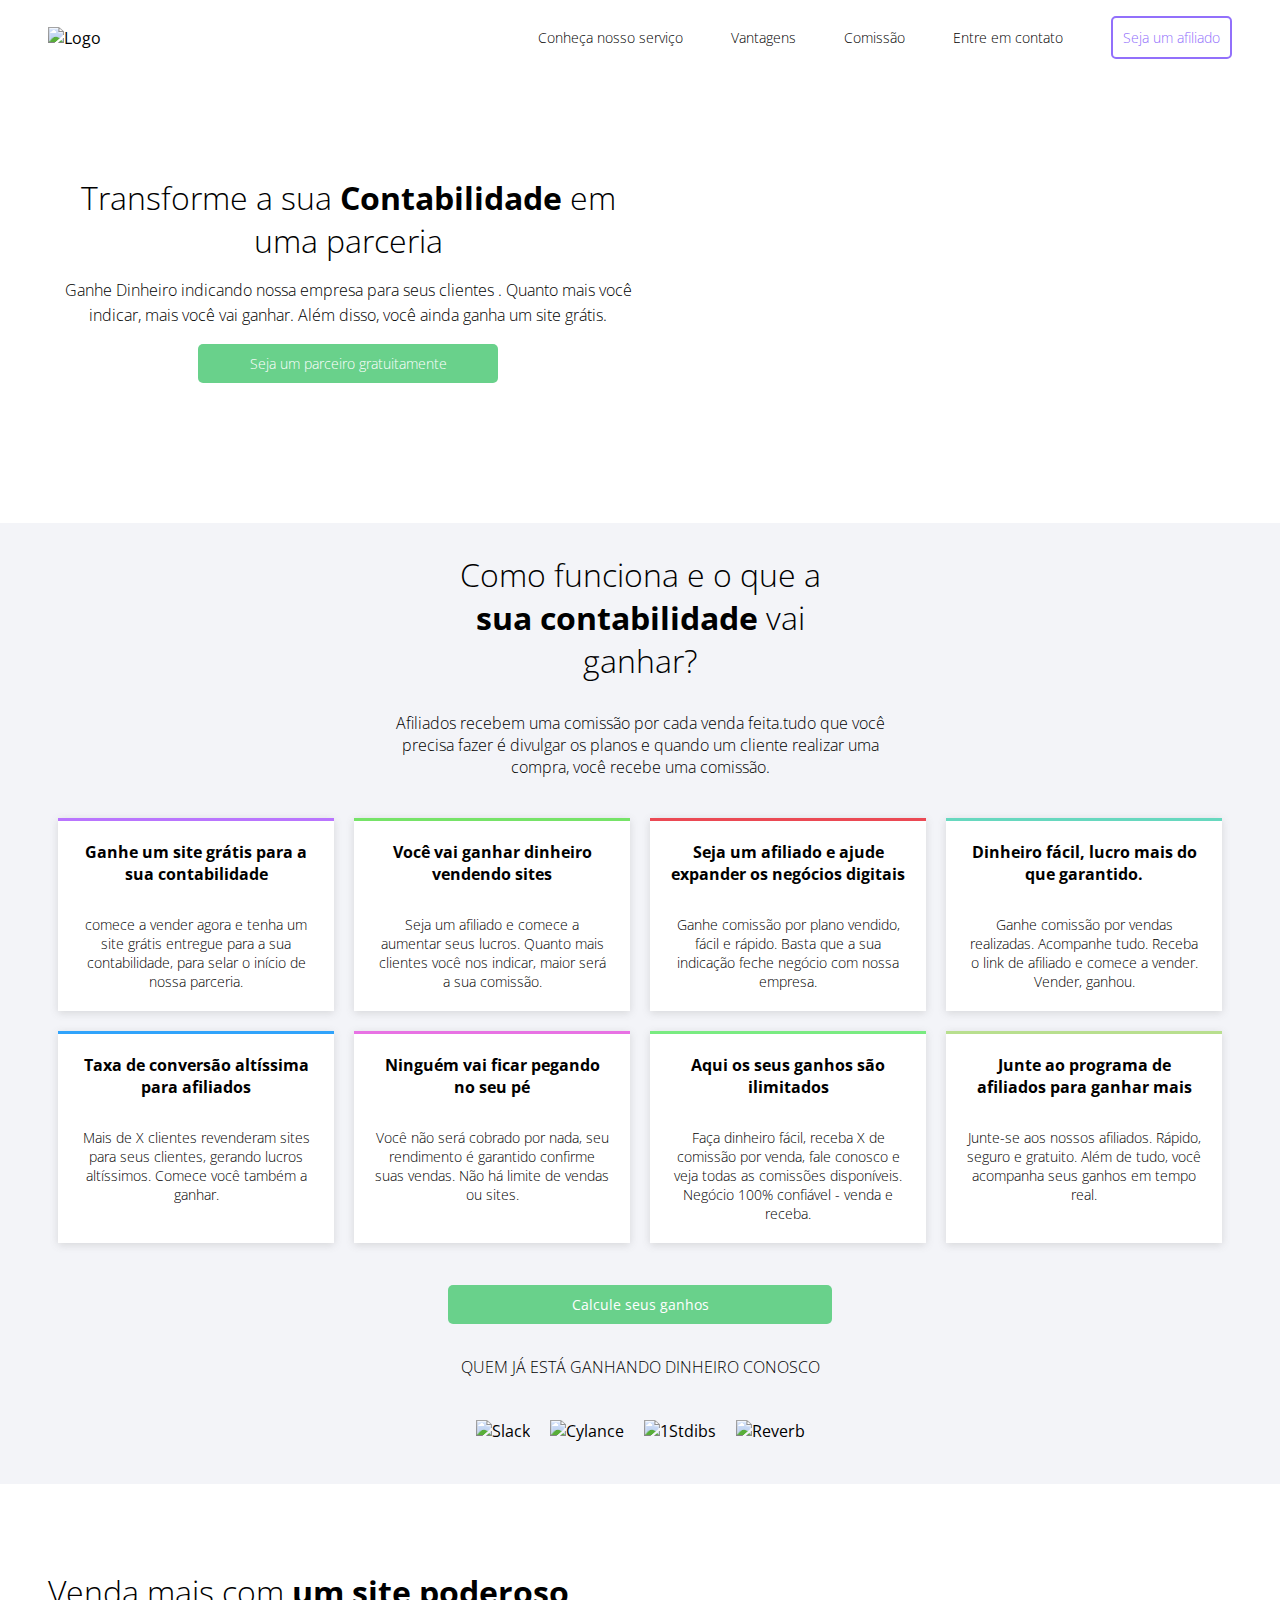
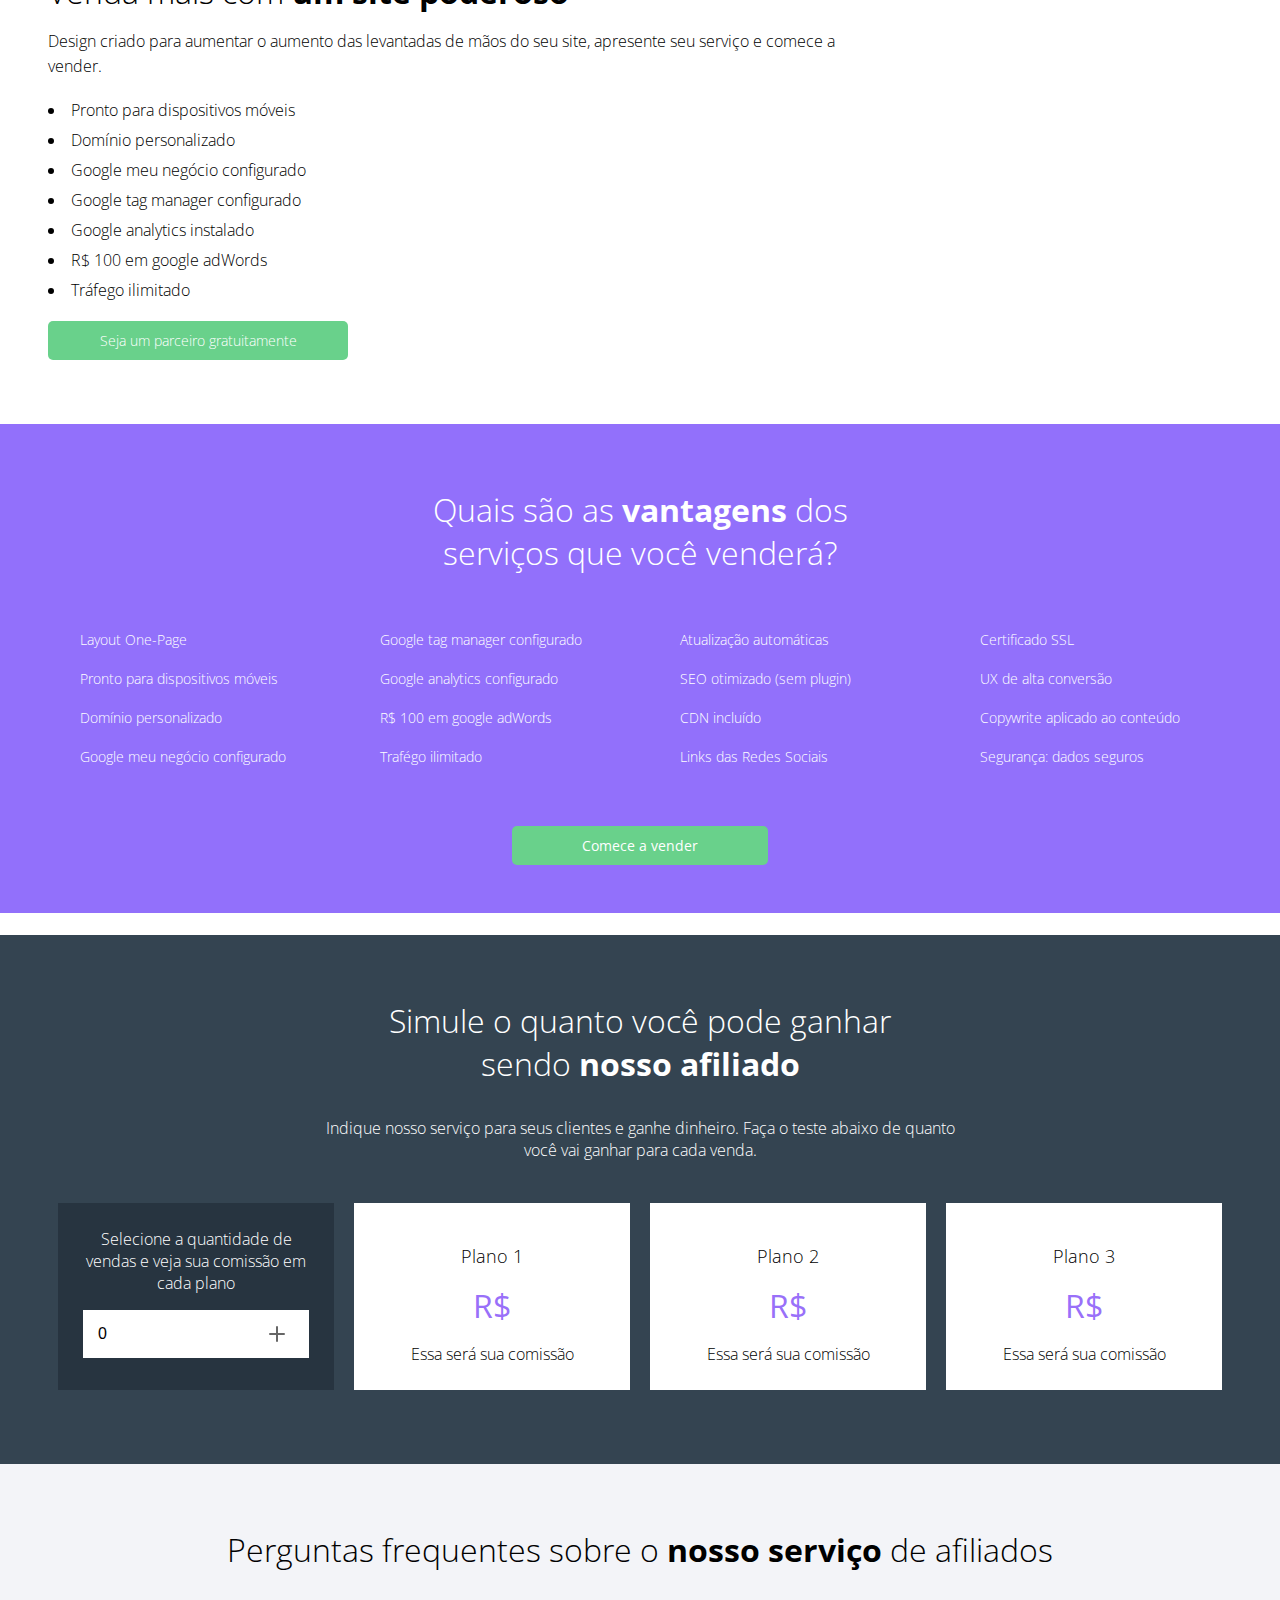
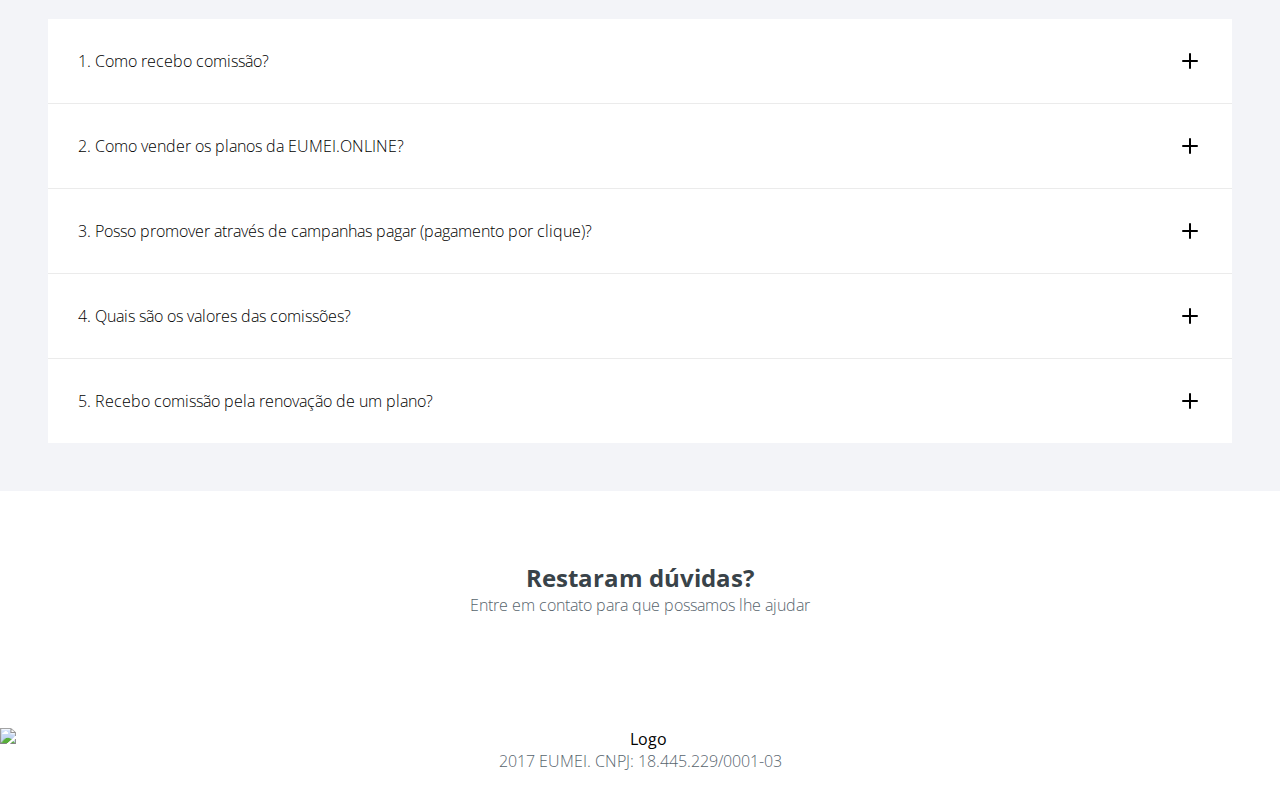
==== commit f3b0d848: "Adiciona links" ====
--- a/afiliado.html
+++ b/afiliado.html
@@ -18,16 +18,18 @@
   </head>
   <body>
     <header id="header-container">
-      <img src="assets/img/eumei-online.png" alt="Logo" />
+      <a href="./index.html">
+        <img src="assets/img/eumei-online.png" alt="Logo" />
+      </a>
       <nav id="nav">
         <button id="btn-responsive">
           <span id="hamburger"></span>
         </button>
         <ul id="menu">
-          <li><a href="#">Conheça nosso serviço</a></li>
-          <li><a href="#">Vantagens</a></li>
-          <li><a href="#">Comissão</a></li>
-          <li><a href="#">Entre em contato</a></li>
+          <li><a href="#nav-accounting">Conheça nosso serviço</a></li>
+          <li><a href="#nav-partner">Vantagens</a></li>
+          <li><a href="#nav-simulate">Comissão</a></li>
+          <li><a href="#nav-contact">Entre em contato</a></li>
           <li><a href="#" id="btn-nav">Seja um afiliado</a></li>
         </ul>
       </nav>
@@ -50,6 +52,8 @@
       </div>
     </section>
 
+    <br id="nav-accounting" />
+    <br />
     <section class="accounting">
       <h1>
         Como funciona e o que a <span>sua contabilidade</span> vai ganhar?
@@ -143,6 +147,7 @@
       </div>
     </section>
 
+    <br id="nav-partner" />
     <section class="partner-container border-partner">
       <div class="partner">
         <div class="partner-description order2">
@@ -204,6 +209,7 @@
       </div>
     </section>
 
+    <br id="nav-simulate" />
     <section class="simulate-container">
       <h1>
         Simule o quanto você pode ganhar sendo <span>nosso afiliado</span>
@@ -325,6 +331,8 @@
         </ul>
       </div>
     </section>
+
+    <br id="nav-contact" />
     <footer class="footer-container">
       <div class="contact">
         <div>
--- a/css/home/style.css
+++ b/css/home/style.css
@@ -140,13 +140,13 @@
 
     opacity: 10%;
 }
-.title{
+.introduction h1{
   
     max-width: 550px;
     font-weight: 300;
     font-size: 1.9em;
 }
-.title span{   
+.introduction h1 span{   
     font-weight: bold;
 }
 .introduction p{
@@ -356,11 +356,10 @@
 .partner-img{
     flex: 1;
 }
-.title{
-    font-weight: 300;
-
-}
-.title span{
+.partner-description{
+    font-weight: 300;
+}
+.partner-description h1 span{
     font-weight: bold;
 }
 .partner-description p{
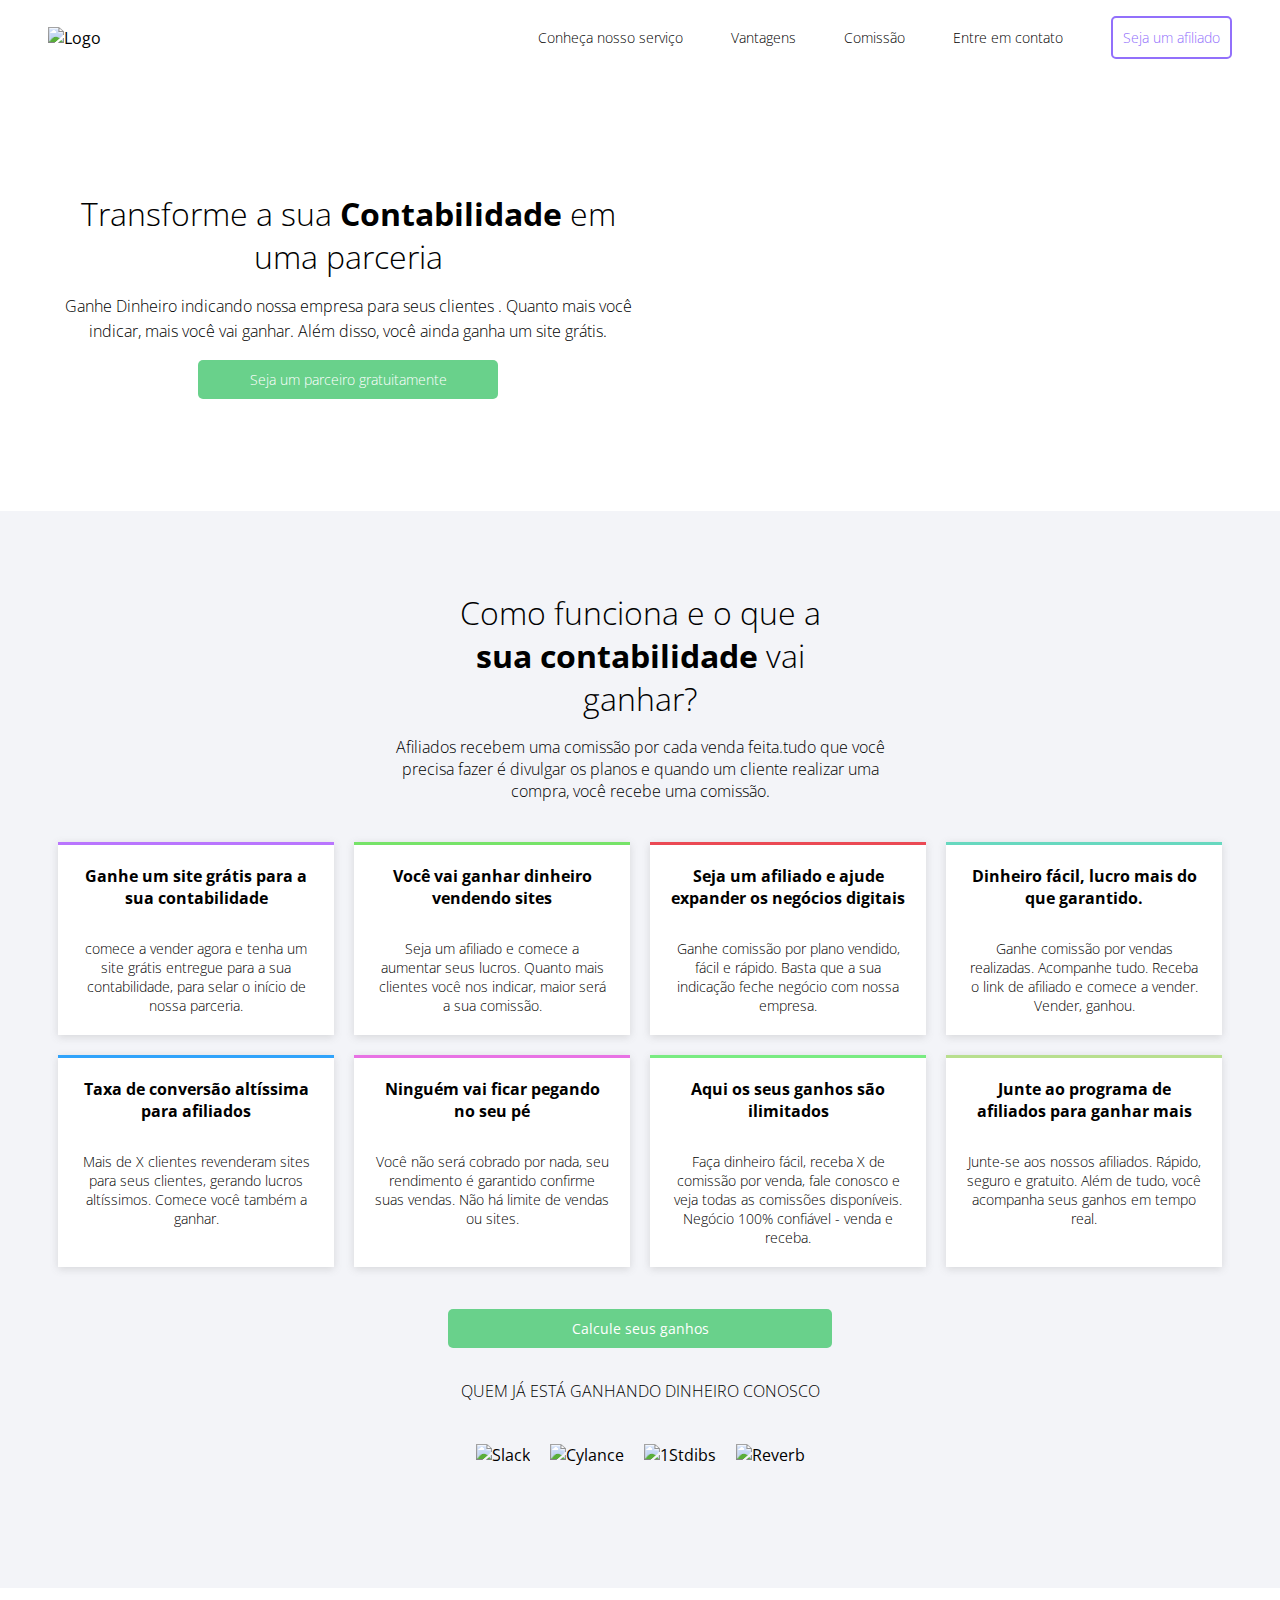
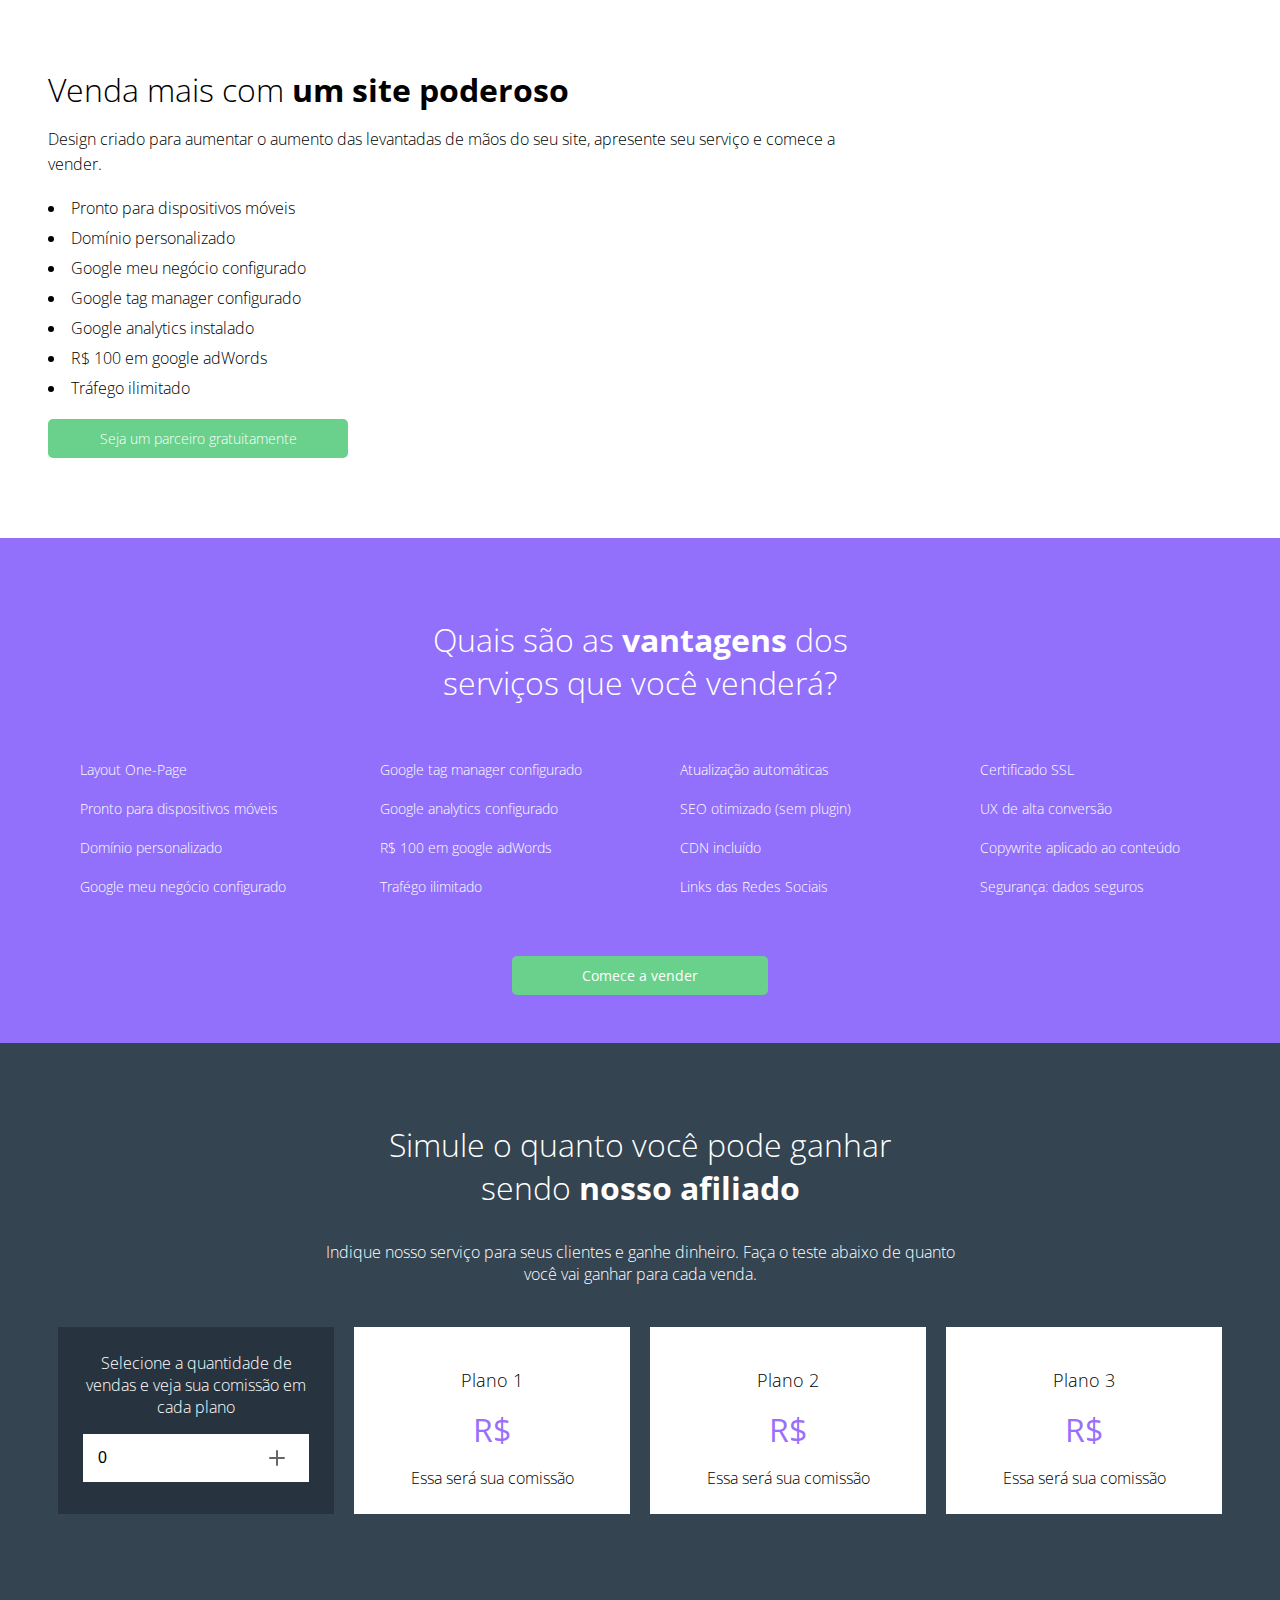
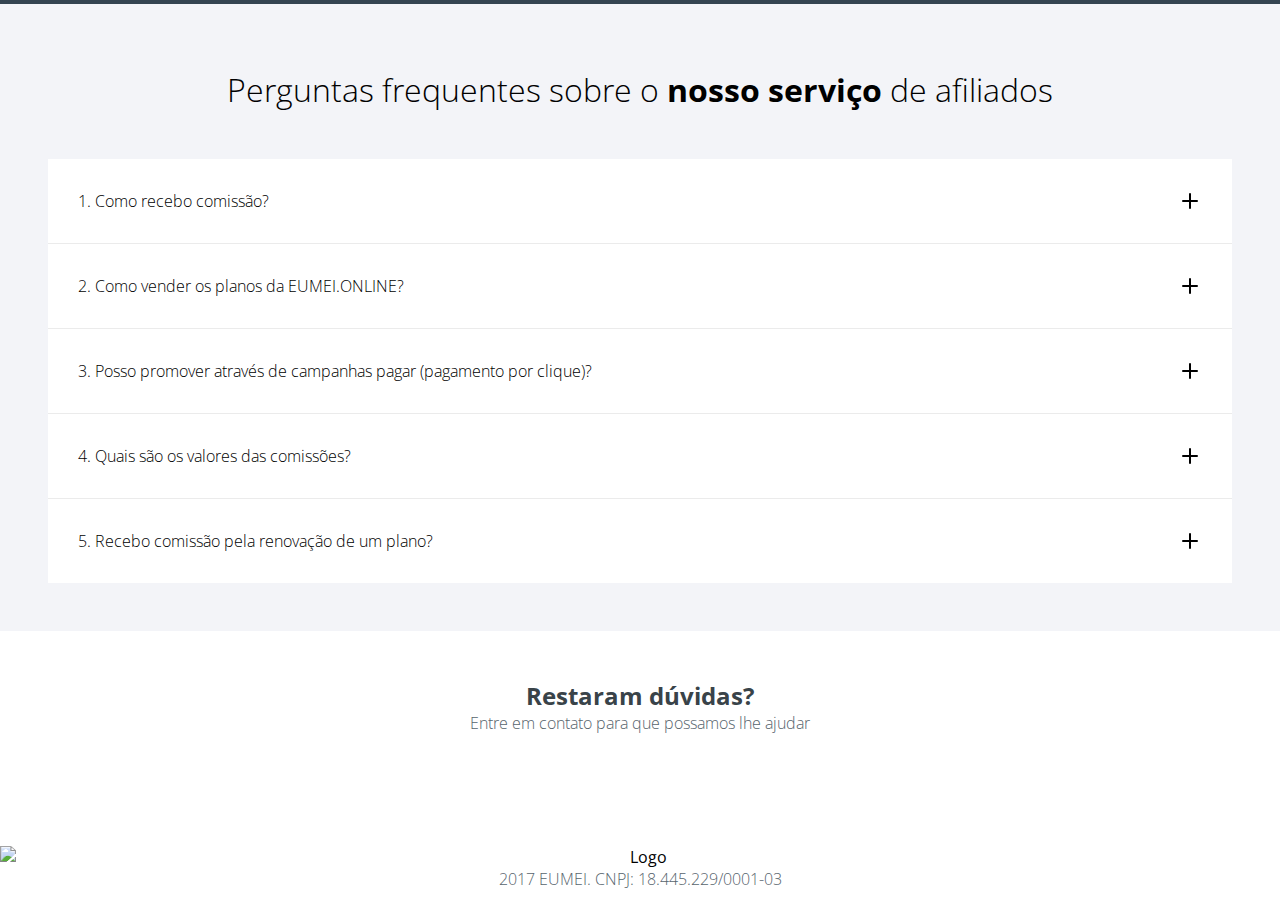
==== commit e947e8c8: "Corrigi links" ====
--- a/afiliado.html
+++ b/afiliado.html
@@ -27,7 +27,7 @@
         </button>
         <ul id="menu">
           <li><a href="#nav-accounting">Conheça nosso serviço</a></li>
-          <li><a href="#nav-partner">Vantagens</a></li>
+          <li><a href="#nav-benefits">Vantagens</a></li>
           <li><a href="#nav-simulate">Comissão</a></li>
           <li><a href="#nav-contact">Entre em contato</a></li>
           <li><a href="#" id="btn-nav">Seja um afiliado</a></li>
@@ -52,9 +52,7 @@
       </div>
     </section>
 
-    <br id="nav-accounting" />
-    <br />
-    <section class="accounting">
+    <section class="accounting" id="nav-accounting">
       <h1>
         Como funciona e o que a <span>sua contabilidade</span> vai ganhar?
       </h1>
@@ -147,7 +145,6 @@
       </div>
     </section>
 
-    <br id="nav-partner" />
     <section class="partner-container border-partner">
       <div class="partner">
         <div class="partner-description order2">
@@ -173,7 +170,7 @@
       </div>
     </section>
 
-    <section class="services-container position-services">
+    <section class="services-container position-services" id="nav-benefits">
       <h1>
         Quais são as <span>vantagens</span> dos serviços que você venderá?
       </h1>
@@ -209,8 +206,7 @@
       </div>
     </section>
 
-    <br id="nav-simulate" />
-    <section class="simulate-container">
+    <section class="simulate-container" id="nav-simulate">
       <h1>
         Simule o quanto você pode ganhar sendo <span>nosso afiliado</span>
       </h1>
@@ -332,8 +328,7 @@
       </div>
     </section>
 
-    <br id="nav-contact" />
-    <footer class="footer-container">
+    <footer class="footer-container" id="nav-contact">
       <div class="contact">
         <div>
           <h2>Restaram dúvidas?</h2>
--- a/css/home/style.css
+++ b/css/home/style.css
@@ -67,10 +67,8 @@
     }
     #nav.active #menu{
         height: calc(100vh - 60px);
-    
         visibility: visible;
     }
- 
     #menu a{
         font-size: 1.10em;
         border: none;
@@ -121,6 +119,7 @@
         transform: rotate(-135deg);
         top: -7px;
     }
+
 }
 
 /* Introdução Home */
@@ -284,7 +283,8 @@
 /* Como Funciona */
 
 .how-work-container{
-    padding: 4rem calc((100% - 960px) /2);
+    padding: 5rem calc((100% - 960px) /2);
+
     
 }
 
@@ -340,7 +340,7 @@
 .partner-container{
 
     border-top: 2px solid #E7E7E7;
-    padding: 4rem calc((100% - 1400px) /2);
+    padding: 5rem calc((100% - 1400px) /2);
    
 }
 .partner{
@@ -414,7 +414,7 @@
 /* Seção de planos */
 
 .plans-container{
-    padding: 4rem calc((100% - 1400px) /2);
+    padding: 5rem calc((100% - 1400px) /2);
     background: #9270FB;
     position: relative
 }
@@ -493,37 +493,12 @@
 
 }
 
-/* .button{
-    display: none;
-} */
 
 @media(max-width: 768px){
     .plans{
         flex-direction: column;
     }
-    /* }
-    .button{
-        display: block;
-    }
-    .list-items {  
-        
-        position: absolute;
-    
-        width: 100%;
-        height: 300px;
-  
-    } 
-    
-    .dropdown .list-items li{  
-        display: none;
-    }  
-    .dropdown.active .list-items li{  
-        display: flex;
-
-    }  
-    .dropdown.active{  
-        height: 280px;
-    }  */
+   
 }  
 
 /* Footer Garantia de satisfação */
--- a/css/afiliado/style.css
+++ b/css/afiliado/style.css
@@ -27,13 +27,12 @@
 
 .accounting{
     background: #F3F4F8;
-    
+    padding: 5rem calc((100% - 1400px) /2);
 }
 .accounting h1{
     text-align: center;
-    margin-top: 1rem;
-    margin: 0 auto;
-    padding: 30px 0;
+    margin: 0 auto 1rem auto;
+
     max-width: 30%;
 
 }
@@ -45,7 +44,7 @@
 }
 .cards-accounting{
     margin: 0 3rem;
-    padding: 0 calc((100% - 1400px) /2);
+    
 }
 .cards{
     display: flex;
@@ -148,7 +147,9 @@
 }
 
 /* Vantagens do serviço */
-
+.position-services{
+    padding-top: 1rem;
+}
 .position-services h1{
     text-align: center;
     margin: 0 auto;
@@ -177,7 +178,7 @@
 
 /* Simulação  */
 .simulate-container{
-    padding: 4rem calc((100% - 1400px)/2);
+    padding: 5rem calc((100% - 1400px)/2);
     background: #344451;
 }
 .simulate-container h1{
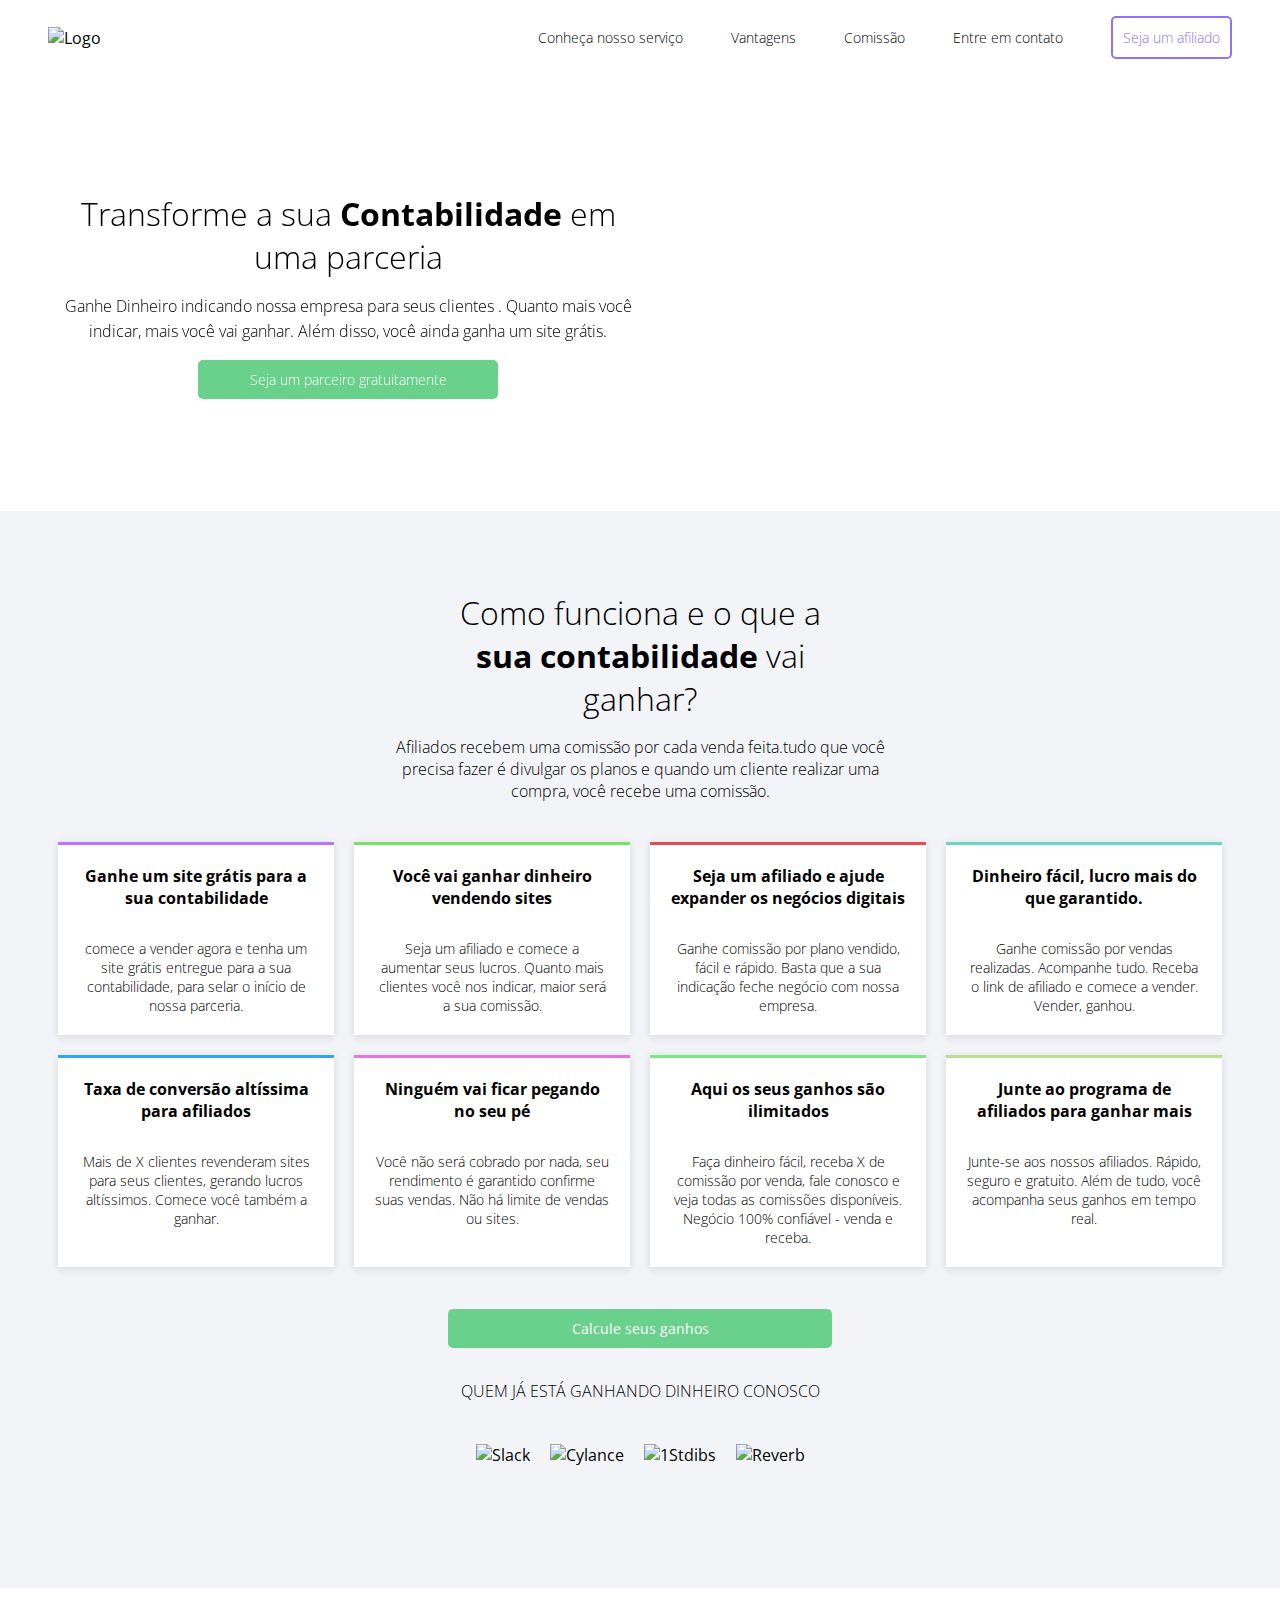
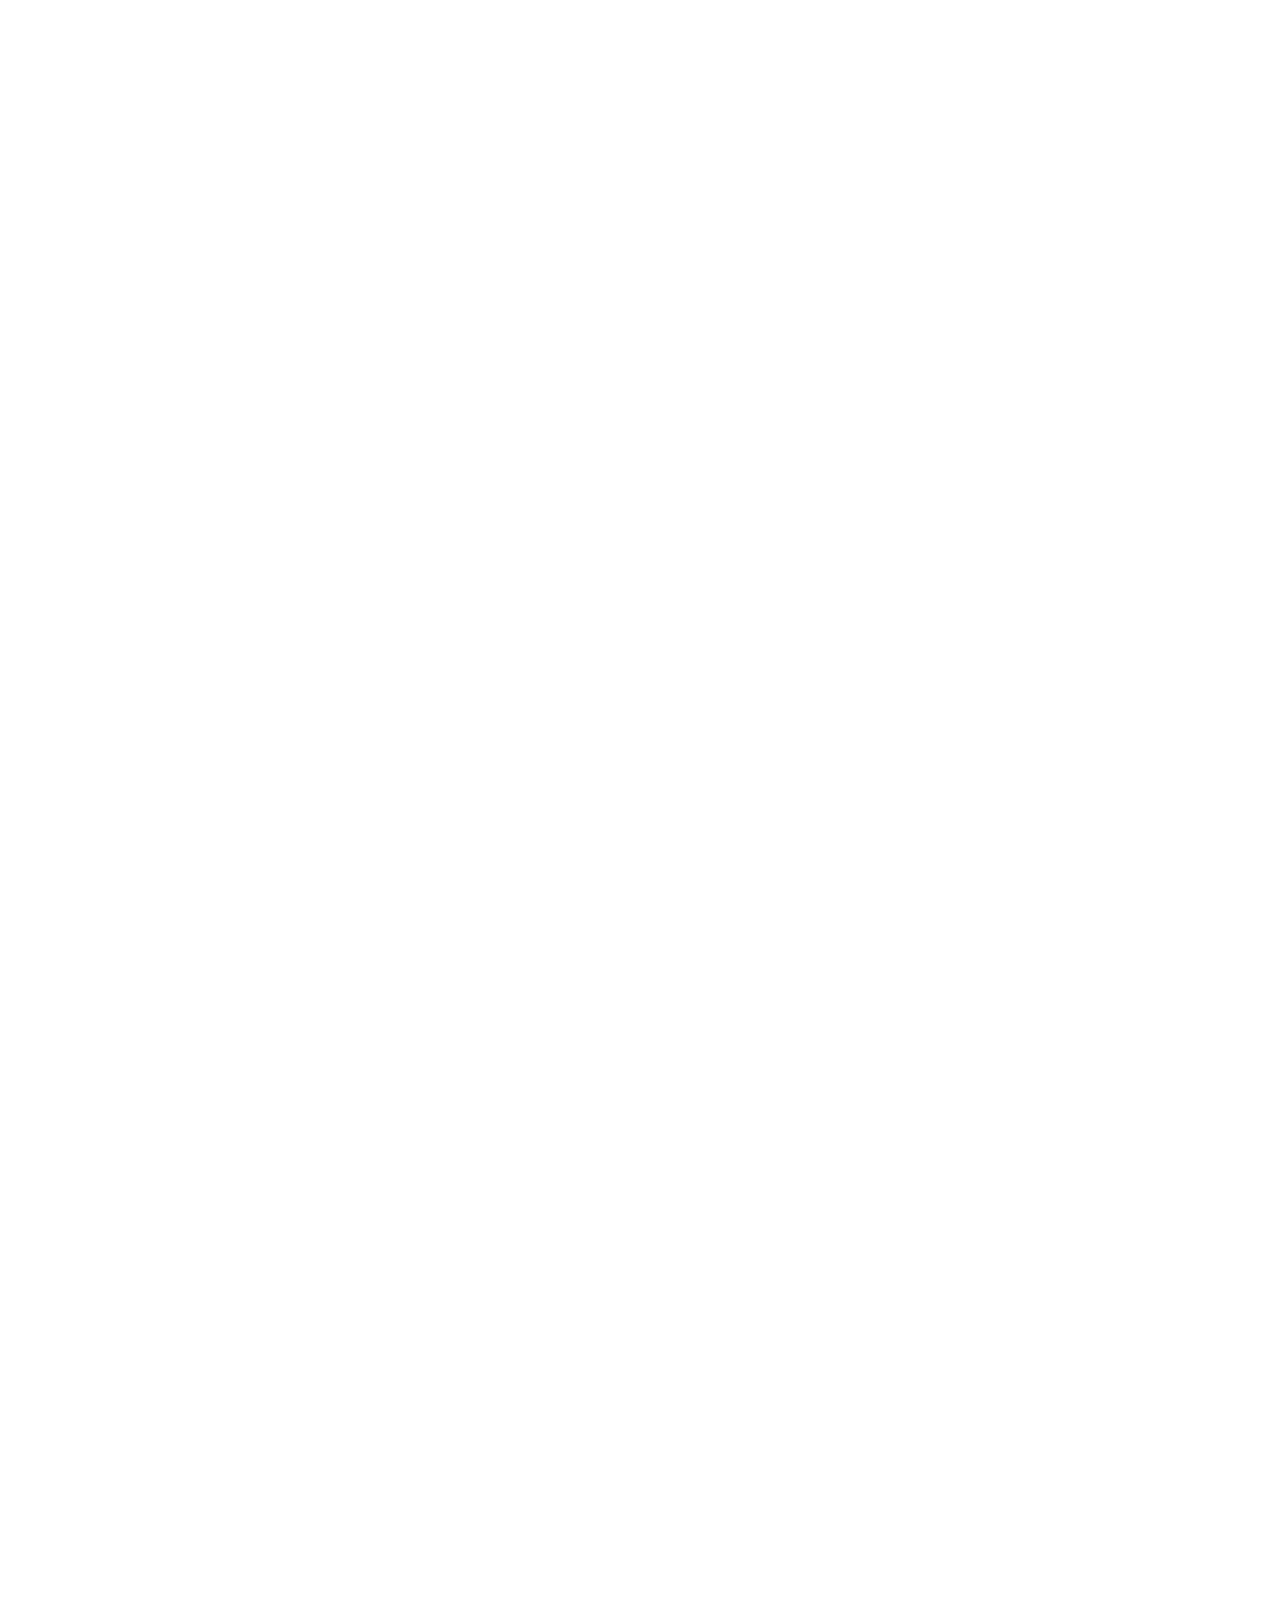
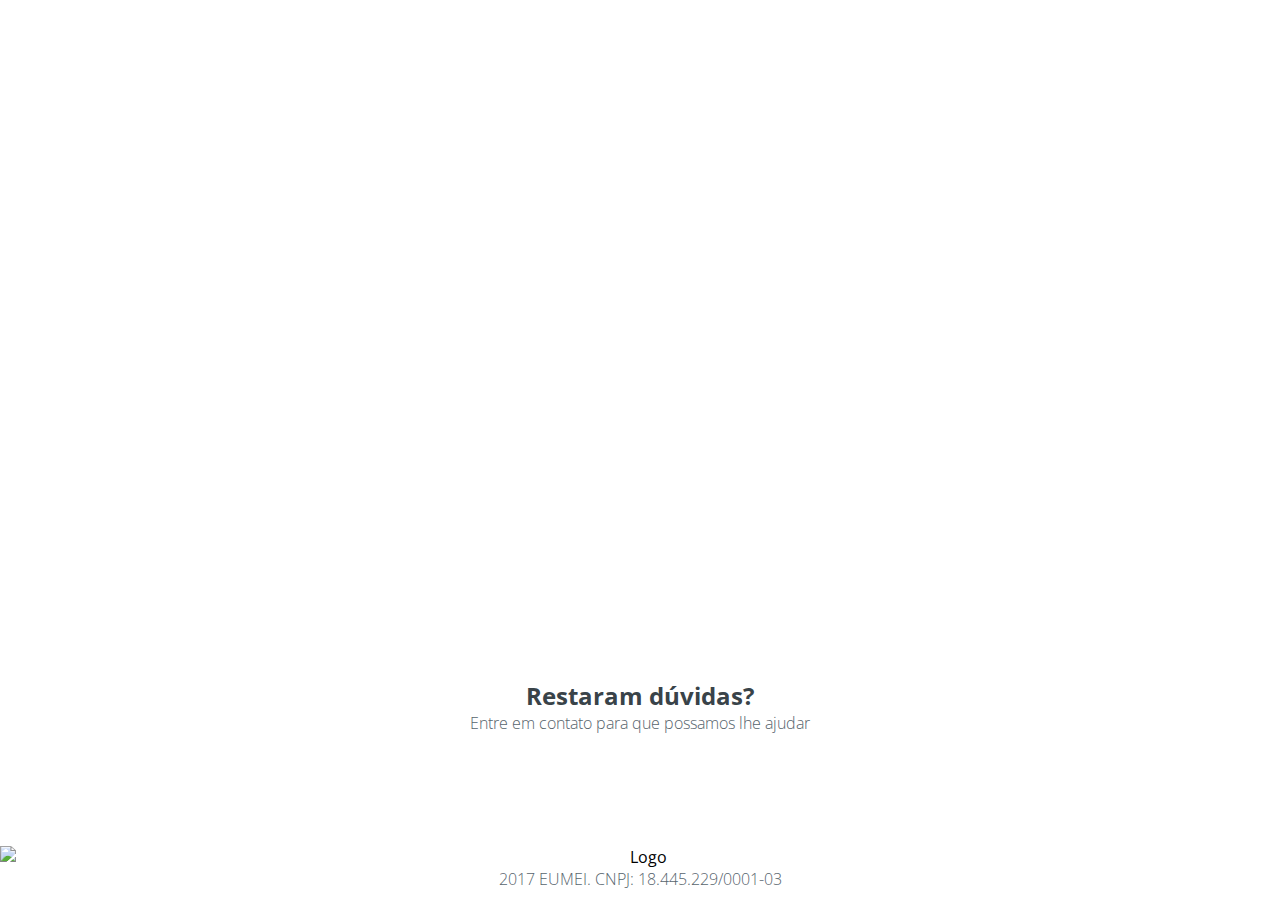
==== commit b8dcc2c9: "Adiciona animacao" ====
--- a/afiliado.html
+++ b/afiliado.html
@@ -35,7 +35,7 @@
       </nav>
     </header>
 
-    <section class="partner-container partner-position">
+    <section class="partner-container partner-position js-scroll">
       <div class="partner">
         <div class="partner-description description-position">
           <h1>Transforme a sua <span>Contabilidade</span> em uma parceria</h1>
@@ -52,7 +52,7 @@
       </div>
     </section>
 
-    <section class="accounting" id="nav-accounting">
+    <section class="accounting js-scroll" id="nav-accounting">
       <h1>
         Como funciona e o que a <span>sua contabilidade</span> vai ganhar?
       </h1>
@@ -145,7 +145,7 @@
       </div>
     </section>
 
-    <section class="partner-container border-partner">
+    <section class="partner-container border-partner js-scroll">
       <div class="partner">
         <div class="partner-description order2">
           <h1>Venda mais com <span>um site poderoso</span></h1>
@@ -170,7 +170,10 @@
       </div>
     </section>
 
-    <section class="services-container position-services" id="nav-benefits">
+    <section
+      class="services-container position-services js-scroll"
+      id="nav-benefits"
+    >
       <h1>
         Quais são as <span>vantagens</span> dos serviços que você venderá?
       </h1>
@@ -206,7 +209,7 @@
       </div>
     </section>
 
-    <section class="simulate-container" id="nav-simulate">
+    <section class="simulate-container js-scroll" id="nav-simulate">
       <h1>
         Simule o quanto você pode ganhar sendo <span>nosso afiliado</span>
       </h1>
@@ -250,7 +253,7 @@
       </div>
     </section>
 
-    <section class="questions-container">
+    <section class="questions-container js-scroll">
       <h1>
         Perguntas frequentes sobre o <span>nosso serviço</span> de afiliados
       </h1>
@@ -342,4 +345,5 @@
     </footer>
   </body>
   <script src="js/javascript.js"></script>
+  <script src="js/animation.js"></script>
 </html>
--- a/css/home/style.css
+++ b/css/home/style.css
@@ -1,3 +1,13 @@
+.js-scroll{
+    opacity: 0;
+    transform: translate3d(-30px, 0, 0);
+    transition: .3s;
+}
+.js-scroll.active{
+    opacity: 1;
+    transform: translate3d(0, 0, 0);
+}
+
 /* Header */
 
 #header-container{
--- a/css/global.css
+++ b/css/global.css
@@ -2,6 +2,7 @@
     padding: 0;
     margin: 0;
     box-sizing: border-box;
+    scroll-behavior: smooth;
 }
 body{
     font-family: 'Open Sans', Arial, Helvetica, sans-serif;
